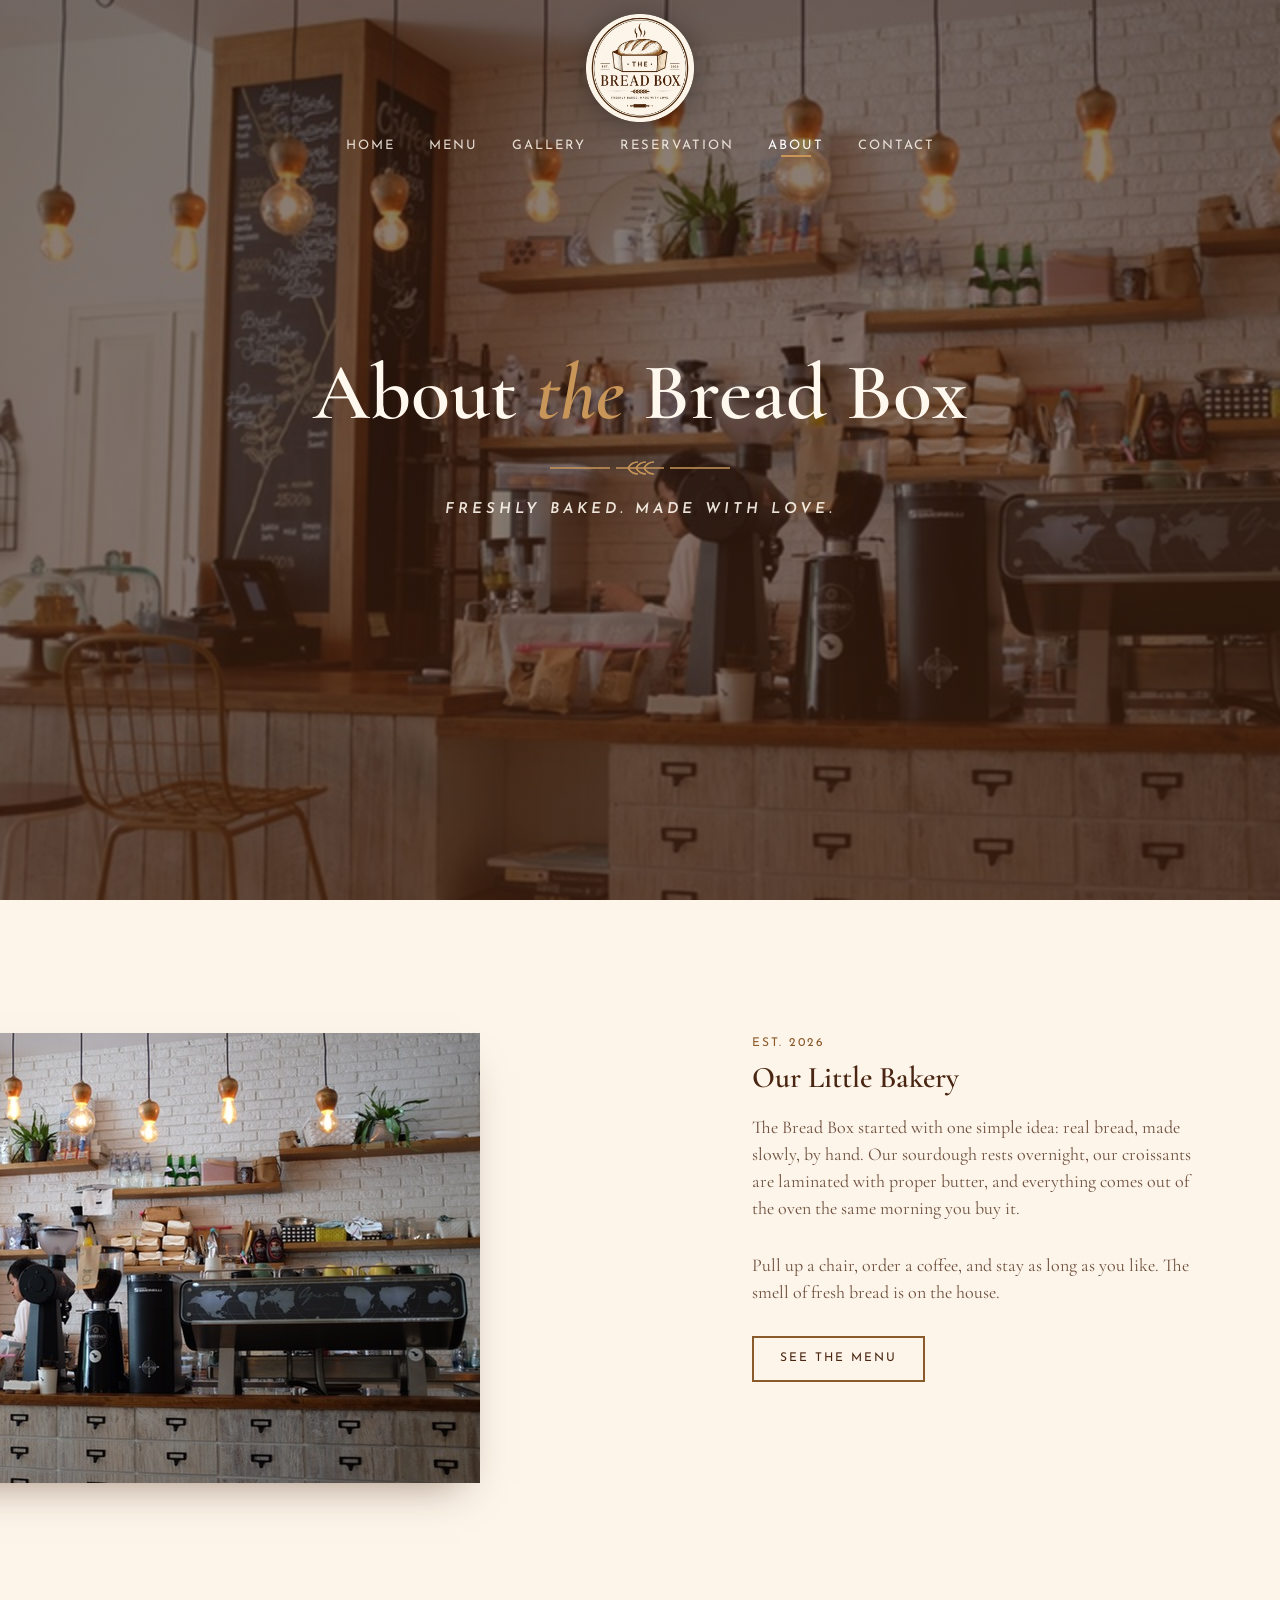
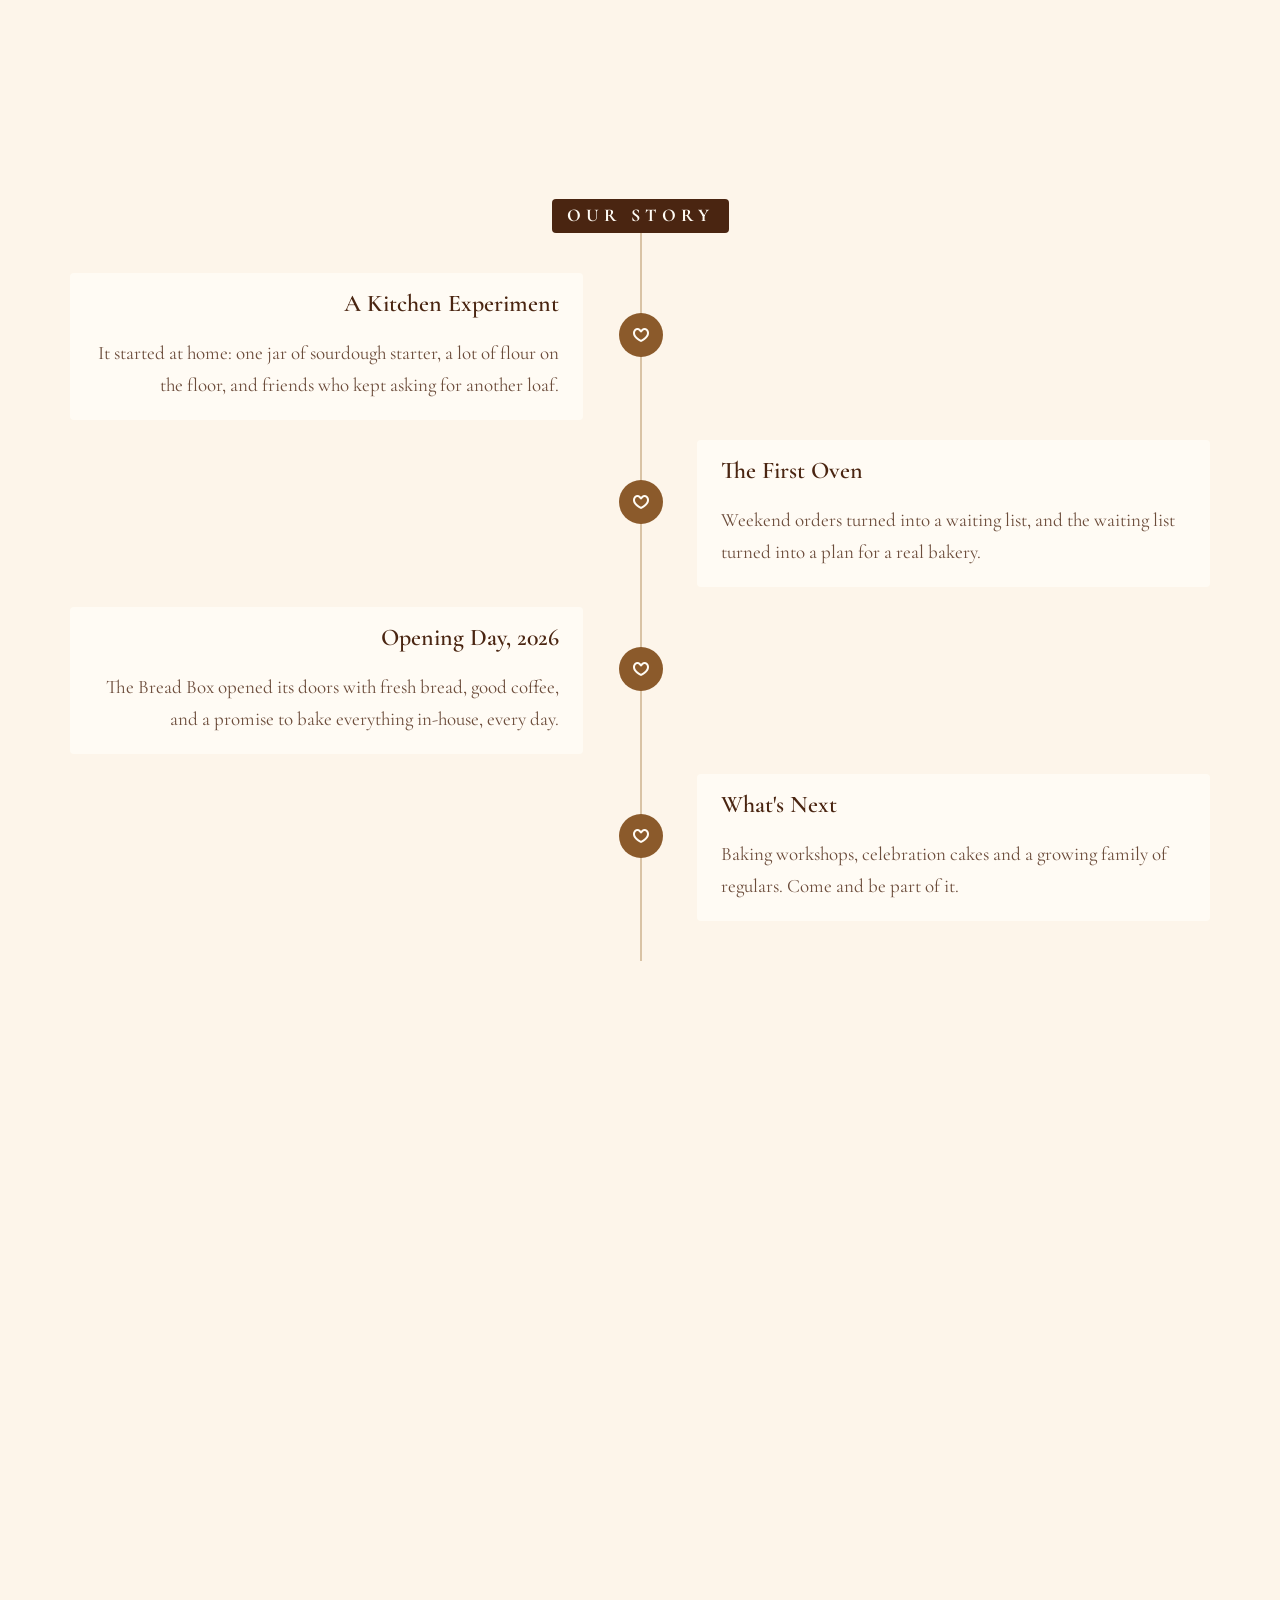
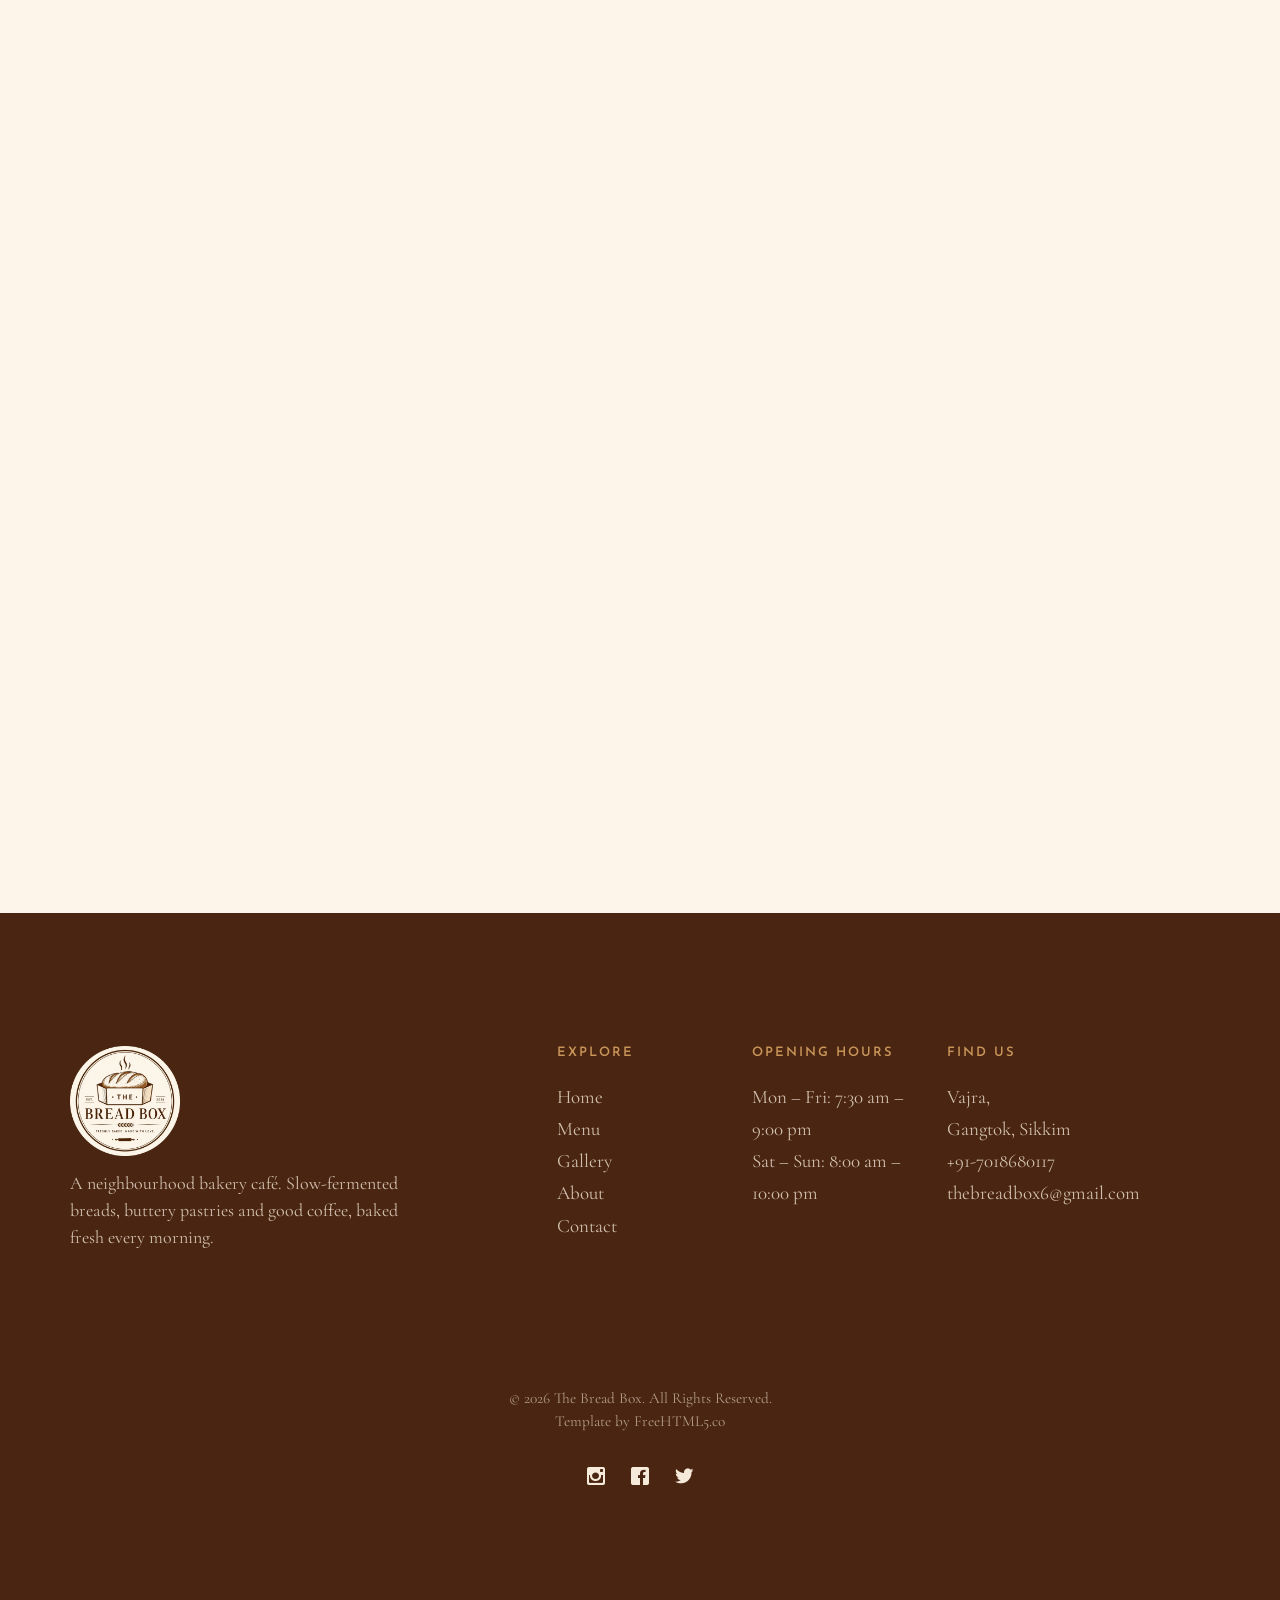
==== about.html @ 75c25438 "first commit to bread box" ====
<!DOCTYPE HTML>
<html lang="en">
	<head>
	<meta charset="utf-8">
	<meta http-equiv="X-UA-Compatible" content="IE=edge">
	<title>About — The Bread Box</title>
	<meta name="viewport" content="width=device-width, initial-scale=1">
	<meta name="description" content="The Bread Box — a neighbourhood bakery café. Freshly baked breads, pastries and coffee, made with love." />
	<meta name="keywords" content="bakery, cafe, sourdough, croissant, coffee, The Bread Box" />
	<meta property="og:title" content="About — The Bread Box"/>
	<meta property="og:image" content="images/logo-full.jpg"/>
	<meta property="og:site_name" content="The Bread Box"/>
	<meta property="og:description" content="Freshly baked. Made with love."/>
	<link rel="icon" type="image/png" href="images/favicon.png">

	<link href="https://fonts.googleapis.com/css?family=Cormorant+Garamond:300,300i,400,400i,500,600,600i,700&display=swap" rel="stylesheet">
	<link href="https://fonts.googleapis.com/css?family=Josefin+Sans:400,600&display=swap" rel="stylesheet">

	<link rel="stylesheet" href="css/animate.css">
	<link rel="stylesheet" href="css/icomoon.css">
	<link rel="stylesheet" href="css/bootstrap.css">
	<link rel="stylesheet" href="css/flexslider.css">
	<link rel="stylesheet" href="css/style.css">
	<!-- The Bread Box colours & fonts -->
	<link rel="stylesheet" href="css/breadbox.css">

	<script src="js/modernizr-2.6.2.min.js"></script>
	<!--[if lt IE 9]>
	<script src="js/respond.min.js"></script>
	<![endif]-->
	</head>
	<body>

	<div class="fh5co-loader"></div>

	<div id="page">
	<nav class="fh5co-nav" role="navigation">
			<div class="container">
				<div class="row">
					<div class="col-xs-12 text-center logo-wrap">
						<div id="fh5co-logo"><a href="index.html"><img src="images/logo.png" alt="The Bread Box — Freshly baked. Made with love."></a></div>
					</div>
					<div class="col-xs-12 text-center menu-1 menu-wrap">
						<ul>
							<li><a href="index.html">Home</a></li>
							<li><a href="menu.html">Menu</a></li>
							<li class="has-dropdown">
								<a href="gallery.html">Gallery</a>
								<ul class="dropdown">
									<li><a href="gallery.html">Breads</a></li>
									<li><a href="gallery.html">Pastries</a></li>
									<li><a href="gallery.html">Coffee</a></li>
								</ul>
							</li>
							<li><a href="reservation.html">Reservation</a></li>
							<li class="active"><a href="about.html">About</a></li>
							<li><a href="contact.html">Contact</a></li>
						</ul>
					</div>
				</div>
			</div>
	</nav>

	<header id="fh5co-header" class="fh5co-cover js-fullheight" role="banner" style="background-image: url(images/hero_1.jpeg);" data-stellar-background-ratio="0.5">
		<div class="overlay"></div>
		<div class="container">
			<div class="row">
				<div class="col-md-12 text-center">
					<div class="display-t js-fullheight">
						<div class="display-tc js-fullheight animate-box" data-animate-effect="fadeIn">
							<h1>About <em>the</em> Bread Box</h1>
							<span class="hero-rule"></span>
							<h2>Freshly baked. Made with love.</h2>
						</div>
					</div>
				</div>
			</div>
		</div>
	</header>

	<div id="fh5co-about" class="fh5co-section">
		<div class="container">
			<div class="row">
				<div class="col-md-6 col-md-pull-4 img-wrap animate-box" data-animate-effect="fadeInLeft">
					<img src="images/hero_1.jpeg" alt="Inside The Bread Box café">
				</div>
				<div class="col-md-5 col-md-push-1 animate-box">
					<div class="section-heading">
						<span class="eyebrow">Est. 2026</span>
						<h2>Our Little Bakery</h2>
						<p>The Bread Box started with one simple idea: real bread, made slowly, by hand. Our sourdough rests overnight, our croissants are laminated with proper butter, and everything comes out of the oven the same morning you buy it.</p>
						<p>Pull up a chair, order a coffee, and stay as long as you like. The smell of fresh bread is on the house.</p>
						<p><a href="menu.html" class="btn btn-primary btn-outline">See the Menu</a></p>
					</div>
				</div>
			</div>
		</div>
	</div>

	<div id="fh5co-timeline">
		<div class="container">
			<div class="row">
				<div class="col-md-12 col-md-offset-0">
				<ul class="timeline animate-box">
					<li class="timeline-heading text-center animate-box">
						<div><h3>Our Story</h3></div>
					</li>
					<li class="timeline-unverted animate-box">
						<div class="timeline-badge"><i class="icon-heart2"></i></div>
						<div class="timeline-panel">
							<div class="timeline-heading">
								<h3 class="timeline-title">A Kitchen Experiment</h3>
							</div>
							<div class="timeline-body">
								<p>It started at home: one jar of sourdough starter, a lot of flour on the floor, and friends who kept asking for another loaf.</p>
							</div>
						</div>
					</li>
					<li class="timeline-inverted animate-box">
						<div class="timeline-badge"><i class="icon-heart2"></i></div>
						<div class="timeline-panel">
							<div class="timeline-heading">
								<h3 class="timeline-title">The First Oven</h3>
							</div>
							<div class="timeline-body">
								<p>Weekend orders turned into a waiting list, and the waiting list turned into a plan for a real bakery.</p>
							</div>
						</div>
					</li>
					<li class="timeline-unverted animate-box">
						<div class="timeline-badge"><i class="icon-heart2"></i></div>
						<div class="timeline-panel">
							<div class="timeline-heading">
								<h3 class="timeline-title">Opening Day, 2026</h3>
							</div>
							<div class="timeline-body">
								<p>The Bread Box opened its doors with fresh bread, good coffee, and a promise to bake everything in-house, every day.</p>
							</div>
						</div>
					</li>
					<li class="timeline-inverted animate-box">
						<div class="timeline-badge"><i class="icon-heart2"></i></div>
						<div class="timeline-panel">
							<div class="timeline-heading">
								<h3 class="timeline-title">What's Next</h3>
							</div>
							<div class="timeline-body">
								<p>Baking workshops, celebration cakes and a growing family of regulars. Come and be part of it.</p>
							</div>
						</div>
					</li>
		    	</ul>
				</div>
			</div>
		</div>
	</div>

	<div id="fh5co-featured-testimony" class="fh5co-section">
		<div class="container">
			<div class="row">
				<div class="col-md-12 fh5co-heading animate-box">
					<span class="eyebrow">Kind words</span>
					<h2>What Our Guests Say</h2>
				</div>
				<div class="col-md-5 animate-box img-to-responsive" data-animate-effect="fadeInLeft">
					<img src="images/person_1.jpg" alt="A guest enjoying coffee">
				</div>
				<div class="col-md-7 animate-box" data-animate-effect="fadeInRight">
					<blockquote>
						<!-- Replace with a real review from one of your customers -->
						<p>&ldquo;Your first customer review goes here. Once guests start talking about your bakes, swap in a favourite quote from Google or Instagram.&rdquo;</p>
						<p class="author"><cite>&mdash; Customer name</cite></p>
					</blockquote>
				</div>
			</div>
		</div>
	</div>

	<div id="fh5co-started" class="fh5co-section animate-box" style="background-image: url(images/hero_1.jpeg);" data-stellar-background-ratio="0.5">
		<div class="overlay"></div>
		<div class="container">
			<div class="row animate-box">
				<div class="col-md-8 col-md-offset-2 text-center fh5co-heading">
					<h2>Save Yourself a Seat</h2>
					<p>Weekends get busy. Reserve a table and we will have it ready, with something warm on the way.</p>
					<p><a href="reservation.html" class="btn btn-primary btn-outline">Book a Table</a></p>
				</div>
			</div>
		</div>
	</div>

	<footer id="fh5co-footer" role="contentinfo" class="fh5co-section">
		<div class="container">
			<div class="row row-pb-md">
				<div class="col-md-4 fh5co-widget">
					<img class="footer-logo" src="images/logo.png" alt="The Bread Box">
					<p>A neighbourhood bakery café. Slow-fermented breads, buttery pastries and good coffee, baked fresh every morning.</p>
				</div>
				<div class="col-md-2 col-md-push-1 fh5co-widget">
					<h4>Explore</h4>
					<ul class="fh5co-footer-links">
						<li><a href="index.html">Home</a></li>
						<li><a href="menu.html">Menu</a></li>
						<li><a href="gallery.html">Gallery</a></li>
						<li><a href="about.html">About</a></li>
						<li><a href="contact.html">Contact</a></li>
					</ul>
				</div>

				<div class="col-md-2 col-md-push-1 fh5co-widget">
					<h4>Opening Hours</h4>
					<ul class="fh5co-footer-links">
						<li>Mon – Fri: 7:30 am – 9:00 pm</li><li>Sat – Sun: 8:00 am – 10:00 pm</li>
					</ul>
				</div>

				<div class="col-md-4 col-md-push-1 fh5co-widget">
					<h4>Find Us</h4>
					<ul class="fh5co-footer-links">
						<li>Vajra,<br> Gangtok, Sikkim</li>
						<li><a href="tel:+917018680117">+91-7018680117</a></li>
						<li><a href="mailto:thebreadbox6@gmail.com">thebreadbox6@gmail.com</a></li>
					</ul>
				</div>
			</div>

			<div class="row copyright">
				<div class="col-md-12 text-center">
					<p>
						<small class="block">&copy; <span class="js-year">2026</span> The Bread Box. All Rights Reserved.</small>
						<small class="block">Template by <a href="https://freehtml5.co/" target="_blank" rel="noopener">FreeHTML5.co</a></small>
					</p>
					<ul class="fh5co-social-icons">
						<li><a href="#" aria-label="Instagram"><i class="icon-instagram"></i></a></li>
						<li><a href="#" aria-label="Facebook"><i class="icon-facebook2"></i></a></li>
						<li><a href="#" aria-label="Twitter"><i class="icon-twitter2"></i></a></li>
					</ul>
				</div>
			</div>
		</div>
	</footer>
	</div>

	<div class="gototop js-top">
		<a href="#" class="js-gotop"><i class="icon-arrow-up22"></i></a>
	</div>

	<script src="js/jquery.min.js"></script>
	<script src="js/jquery.easing.1.3.js"></script>
	<script src="js/bootstrap.min.js"></script>
	<script src="js/jquery.waypoints.min.js"></script>
	<script src="js/jquery.stellar.min.js"></script>
	<script src="js/jquery.flexslider-min.js"></script>
	<script src="js/main.js"></script>
	<script>document.querySelectorAll('.js-year').forEach(function(e){e.textContent=new Date().getFullYear();});</script>
	</body>
</html>
---- css/icomoon.css ----
@font-face {
    font-family: 'icomoon';
    src:    url('fonts/icomoon.eot?1oniuf');
    src:    url('fonts/icomoon.eot?1oniuf#iefix') format('embedded-opentype'),
        url('fonts/icomoon.ttf?1oniuf') format('truetype'),
        url('fonts/icomoon.woff?1oniuf') format('woff'),
        url('fonts/icomoon.svg?1oniuf#icomoon') format('svg');
    font-weight: normal;
    font-style: normal;
}

[class^="icon-"], [class*=" icon-"] {
    /* use !important to prevent issues with browser extensions that change fonts */
    font-family: 'icomoon' !important;
    speak: none;
    font-style: normal;
    font-weight: normal;
    font-variant: normal;
    text-transform: none;
    line-height: 1;

    /* Better Font Rendering =========== */
    -webkit-font-smoothing: antialiased;
    -moz-osx-font-smoothing: grayscale;
}

.icon-mobile:before {
    content: "\e000";
}
.icon-laptop:before {
    content: "\e001";
}
.icon-desktop:before {
    content: "\e002";
}
.icon-tablet:before {
    content: "\e003";
}
.icon-phone:before {
    content: "\e004";
}
.icon-document:before {
    content: "\e005";
}
.icon-documents:before {
    content: "\e006";
}
.icon-search:before {
    content: "\e007";
}
.icon-clipboard:before {
    content: "\e008";
}
.icon-newspaper:before {
    content: "\e009";
}
.icon-notebook:before {
    content: "\e00a";
}
.icon-book-open:before {
    content: "\e00b";
}
.icon-browser:before {
    content: "\e00c";
}
.icon-calendar:before {
    content: "\e00d";
}
.icon-presentation:before {
    content: "\e00e";
}
.icon-picture:before {
    content: "\e00f";
}
.icon-pictures:before {
    content: "\e010";
}
.icon-video:before {
    content: "\e011";
}
.icon-camera:before {
    content: "\e012";
}
.icon-printer:before {
    content: "\e013";
}
.icon-toolbox:before {
    content: "\e014";
}
.icon-briefcase:before {
    content: "\e015";
}
.icon-wallet:before {
    content: "\e016";
}
.icon-gift:before {
    content: "\e017";
}
.icon-bargraph:before {
    content: "\e018";
}
.icon-grid:before {
    content: "\e019";
}
.icon-expand:before {
    content: "\e01a";
}
.icon-focus:before {
    content: "\e01b";
}
.icon-edit:before {
    content: "\e01c";
}
.icon-adjustments:before {
    content: "\e01d";
}
.icon-ribbon:before {
    content: "\e01e";
}
.icon-hourglass:before {
    content: "\e01f";
}
.icon-lock:before {
    content: "\e020";
}
.icon-megaphone:before {
    content: "\e021";
}
.icon-shield:before {
    content: "\e022";
}
.icon-trophy:before {
    content: "\e023";
}
.icon-flag:before {
    content: "\e024";
}
.icon-map:before {
    content: "\e025";
}
.icon-puzzle:before {
    content: "\e026";
}
.icon-basket:before {
    content: "\e027";
}
.icon-envelope:before {
    content: "\e028";
}
.icon-streetsign:before {
    content: "\e029";
}
.icon-telescope:before {
    content: "\e02a";
}
.icon-gears:before {
    content: "\e02b";
}
.icon-key:before {
    content: "\e02c";
}
.icon-paperclip:before {
    content: "\e02d";
}
.icon-attachment:before {
    content: "\e02e";
}
.icon-pricetags:before {
    content: "\e02f";
}
.icon-lightbulb:before {
    content: "\e030";
}
.icon-layers:before {
    content: "\e031";
}
.icon-pencil:before {
    content: "\e032";
}
.icon-tools:before {
    content: "\e033";
}
.icon-tools-2:before {
    content: "\e034";
}
.icon-scissors:before {
    content: "\e035";
}
.icon-paintbrush:before {
    content: "\e036";
}
.icon-magnifying-glass:before {
    content: "\e037";
}
.icon-circle-compass:before {
    content: "\e038";
}
.icon-linegraph:before {
    content: "\e039";
}
.icon-mic:before {
    content: "\e03a";
}
.icon-strategy:before {
    content: "\e03b";
}
.icon-beaker:before {
    content: "\e03c";
}
.icon-caution:before {
    content: "\e03d";
}
.icon-recycle:before {
    content: "\e03e";
}
.icon-anchor:before {
    content: "\e03f";
}
.icon-profile-male:before {
    content: "\e040";
}
.icon-profile-female:before {
    content: "\e041";
}
.icon-bike:before {
    content: "\e042";
}
.icon-wine:before {
    content: "\e043";
}
.icon-hotairballoon:before {
    content: "\e044";
}
.icon-globe:before {
    content: "\e045";
}
.icon-genius:before {
    content: "\e046";
}
.icon-map-pin:before {
    content: "\e047";
}
.icon-dial:before {
    content: "\e048";
}
.icon-chat:before {
    content: "\e049";
}
.icon-heart:before {
    content: "\e04a";
}
.icon-cloud:before {
    content: "\e04b";
}
.icon-upload:before {
    content: "\e04c";
}
.icon-download:before {
    content: "\e04d";
}
.icon-target:before {
    content: "\e04e";
}
.icon-hazardous:before {
    content: "\e04f";
}
.icon-piechart:before {
    content: "\e050";
}
.icon-speedometer:before {
    content: "\e051";
}
.icon-global:before {
    content: "\e052";
}
.icon-compass:before {
    content: "\e053";
}
.icon-lifesaver:before {
    content: "\e054";
}
.icon-clock:before {
    content: "\e055";
}
.icon-aperture:before {
    content: "\e056";
}
.icon-quote:before {
    content: "\e057";
}
.icon-scope:before {
    content: "\e058";
}
.icon-alarmclock:before {
    content: "\e059";
}
.icon-refresh:before {
    content: "\e05a";
}
.icon-happy:before {
    content: "\e05b";
}
.icon-sad:before {
    content: "\e05c";
}
.icon-facebook:before {
    content: "\e05d";
}
.icon-twitter:before {
    content: "\e05e";
}
.icon-googleplus:before {
    content: "\e05f";
}
.icon-rss:before {
    content: "\e060";
}
.icon-tumblr:before {
    content: "\e061";
}
.icon-linkedin:before {
    content: "\e062";
}
.icon-dribbble:before {
    content: "\e063";
}
.icon-box2:before {
    content: "\ea82";
}
.icon-write:before {
    content: "\ea83";
}
.icon-clock2:before {
    content: "\ea84";
}
.icon-reply2:before {
    content: "\ea85";
}
.icon-reply-all2:before {
    content: "\ea86";
}
.icon-forward2:before {
    content: "\ea87";
}
.icon-flag2:before {
    content: "\ea88";
}
.icon-search2:before {
    content: "\ea89";
}
.icon-trash2:before {
    content: "\ea8a";
}
.icon-envelope2:before {
    content: "\ea8b";
}
.icon-bubble:before {
    content: "\ea8c";
}
.icon-bubbles:before {
    content: "\ea8d";
}
.icon-user2:before {
    content: "\ea8e";
}
.icon-users2:before {
    content: "\ea8f";
}
.icon-cloud2:before {
    content: "\ea90";
}
.icon-download2:before {
    content: "\ea91";
}
.icon-upload2:before {
    content: "\ea92";
}
.icon-rain:before {
    content: "\ea93";
}
.icon-sun:before {
    content: "\ea94";
}
.icon-moon2:before {
    content: "\ea95";
}
.icon-bell2:before {
    content: "\ea96";
}
.icon-folder2:before {
    content: "\ea97";
}
.icon-pin2:before {
    content: "\ea98";
}
.icon-sound2:before {
    content: "\ea99";
}
.icon-microphone:before {
    content: "\ea9a";
}
.icon-camera2:before {
    content: "\ea9b";
}
.icon-image2:before {
    content: "\ea9c";
}
.icon-cog2:before {
    content: "\ea9d";
}
.icon-calendar2:before {
    content: "\ea9e";
}
.icon-book2:before {
    content: "\ea9f";
}
.icon-map-marker:before {
    content: "\eaa0";
}
.icon-store:before {
    content: "\eaa1";
}
.icon-support:before {
    content: "\eaa2";
}
.icon-tag2:before {
    content: "\eaa3";
}
.icon-heart2:before {
    content: "\eaa4";
}
.icon-video-camera:before {
    content: "\eaa5";
}
.icon-trophy2:before {
    content: "\eaa6";
}
.icon-cart:before {
    content: "\eaa7";
}
.icon-eye2:before {
    content: "\eaa8";
}
.icon-cancel:before {
    content: "\eaa9";
}
.icon-chart:before {
    content: "\eaaa";
}
.icon-target2:before {
    content: "\eaab";
}
.icon-printer2:before {
    content: "\eaac";
}
.icon-location2:before {
    content: "\eaad";
}
.icon-bookmark2:before {
    content: "\eaae";
}
.icon-monitor:before {
    content: "\eaaf";
}
.icon-cross2:before {
    content: "\eab0";
}
.icon-plus2:before {
    content: "\eab1";
}
.icon-left:before {
    content: "\eab2";
}
.icon-up:before {
    content: "\eab3";
}
.icon-browser2:before {
    content: "\eab4";
}
.icon-windows:before {
    content: "\eab5";
}
.icon-switch2:before {
    content: "\eab6";
}
.icon-dashboard:before {
    content: "\eab7";
}
.icon-play:before {
    content: "\eab8";
}
.icon-fast-forward:before {
    content: "\eab9";
}
.icon-next:before {
    content: "\eaba";
}
.icon-refresh2:before {
    content: "\eabb";
}
.icon-film:before {
    content: "\eabc";
}
.icon-home2:before {
    content: "\eabd";
}
.icon-add-to-list:before {
    content: "\e901";
}
.icon-classic-computer:before {
    content: "\e902";
}
.icon-controller-fast-backward:before {
    content: "\e903";
}
.icon-creative-commons-attribution:before {
    content: "\e904";
}
.icon-creative-commons-noderivs:before {
    content: "\e905";
}
.icon-creative-commons-noncommercial-eu:before {
    content: "\e906";
}
.icon-creative-commons-noncommercial-us:before {
    content: "\e907";
}
.icon-creative-commons-public-domain:before {
    content: "\e908";
}
.icon-creative-commons-remix:before {
    content: "\e909";
}
.icon-creative-commons-share:before {
    content: "\e90a";
}
.icon-creative-commons-sharealike:before {
    content: "\e90b";
}
.icon-creative-commons:before {
    content: "\e90c";
}
.icon-document-landscape:before {
    content: "\e90d";
}
.icon-remove-user:before {
    content: "\e90e";
}
.icon-warning:before {
    content: "\e90f";
}
.icon-arrow-bold-down:before {
    content: "\e910";
}
.icon-arrow-bold-left:before {
    content: "\e911";
}
.icon-arrow-bold-right:before {
    content: "\e912";
}
.icon-arrow-bold-up:before {
    content: "\e913";
}
.icon-arrow-down:before {
    content: "\e914";
}
.icon-arrow-left:before {
    content: "\e915";
}
.icon-arrow-long-down:before {
    content: "\e916";
}
.icon-arrow-long-left:before {
    content: "\e917";
}
.icon-arrow-long-right:before {
    content: "\e918";
}
.icon-arrow-long-up:before {
    content: "\e919";
}
.icon-arrow-right:before {
    content: "\e91a";
}
.icon-arrow-up:before {
    content: "\e91b";
}
.icon-arrow-with-circle-down:before {
    content: "\e91c";
}
.icon-arrow-with-circle-left:before {
    content: "\e91d";
}
.icon-arrow-with-circle-right:before {
    content: "\e91e";
}
.icon-arrow-with-circle-up:before {
    content: "\e91f";
}
.icon-bookmark:before {
    content: "\e920";
}
.icon-bookmarks:before {
    content: "\e921";
}
.icon-chevron-down:before {
    content: "\e922";
}
.icon-chevron-left:before {
    content: "\e923";
}
.icon-chevron-right:before {
    content: "\e924";
}
.icon-chevron-small-down:before {
    content: "\e925";
}
.icon-chevron-small-left:before {
    content: "\e926";
}
.icon-chevron-small-right:before {
    content: "\e927";
}
.icon-chevron-small-up:before {
    content: "\e928";
}
.icon-chevron-thin-down:before {
    content: "\e929";
}
.icon-chevron-thin-left:before {
    content: "\e92a";
}
.icon-chevron-thin-right:before {
    content: "\e92b";
}
.icon-chevron-thin-up:before {
    content: "\e92c";
}
.icon-chevron-up:before {
    content: "\e92d";
}
.icon-chevron-with-circle-down:before {
    content: "\e92e";
}
.icon-chevron-with-circle-left:before {
    content: "\e92f";
}
.icon-chevron-with-circle-right:before {
    content: "\e930";
}
.icon-chevron-with-circle-up:before {
    content: "\e931";
}
.icon-cloud3:before {
    content: "\e932";
}
.icon-controller-fast-forward:before {
    content: "\e933";
}
.icon-controller-jump-to-start:before {
    content: "\e934";
}
.icon-controller-next:before {
    content: "\e935";
}
.icon-controller-paus:before {
    content: "\e936";
}
.icon-controller-play:before {
    content: "\e937";
}
.icon-controller-record:before {
    content: "\e938";
}
.icon-controller-stop:before {
    content: "\e939";
}
.icon-controller-volume:before {
    content: "\e93a";
}
.icon-dot-single:before {
    content: "\e93b";
}
.icon-dots-three-horizontal:before {
    content: "\e93c";
}
.icon-dots-three-vertical:before {
    content: "\e93d";
}
.icon-dots-two-horizontal:before {
    content: "\e93e";
}
.icon-dots-two-vertical:before {
    content: "\e93f";
}
.icon-download3:before {
    content: "\e940";
}
.icon-emoji-flirt:before {
    content: "\e941";
}
.icon-flow-branch:before {
    content: "\e942";
}
.icon-flow-cascade:before {
    content: "\e943";
}
.icon-flow-line:before {
    content: "\e944";
}
.icon-flow-parallel:before {
    content: "\e945";
}
.icon-flow-tree:before {
    content: "\e946";
}
.icon-install:before {
    content: "\e947";
}
.icon-layers2:before {
    content: "\e948";
}
.icon-open-book:before {
    content: "\e949";
}
.icon-resize-100:before {
    content: "\e94a";
}
.icon-resize-full-screen:before {
    content: "\e94b";
}
.icon-save:before {
    content: "\e94c";
}
.icon-select-arrows:before {
    content: "\e94d";
}
.icon-sound-mute:before {
    content: "\e94e";
}
.icon-sound:before {
    content: "\e94f";
}
.icon-trash:before {
    content: "\e950";
}
.icon-triangle-down:before {
    content: "\e951";
}
.icon-triangle-left:before {
    content: "\e952";
}
.icon-triangle-right:before {
    content: "\e953";
}
.icon-triangle-up:before {
    content: "\e954";
}
.icon-uninstall:before {
    content: "\e955";
}
.icon-upload-to-cloud:before {
    content: "\e956";
}
.icon-upload3:before {
    content: "\e957";
}
.icon-add-user:before {
    content: "\e958";
}
.icon-address:before {
    content: "\e959";
}
.icon-adjust:before {
    content: "\e95a";
}
.icon-air:before {
    content: "\e95b";
}
.icon-aircraft-landing:before {
    content: "\e95c";
}
.icon-aircraft-take-off:before {
    content: "\e95d";
}
.icon-aircraft:before {
    content: "\e95e";
}
.icon-align-bottom:before {
    content: "\e95f";
}
.icon-align-horizontal-middle:before {
    content: "\e960";
}
.icon-align-left:before {
    content: "\e961";
}
.icon-align-right:before {
    content: "\e962";
}
.icon-align-top:before {
    content: "\e963";
}
.icon-align-vertical-middle:before {
    content: "\e964";
}
.icon-archive:before {
    content: "\e965";
}
.icon-area-graph:before {
    content: "\e966";
}
.icon-attachment2:before {
    content: "\e967";
}
.icon-awareness-ribbon:before {
    content: "\e968";
}
.icon-back-in-time:before {
    content: "\e969";
}
.icon-back:before {
    content: "\e96a";
}
.icon-bar-graph:before {
    content: "\e96b";
}
.icon-battery:before {
    content: "\e96c";
}
.icon-beamed-note:before {
    content: "\e96d";
}
.icon-bell:before {
    content: "\e96e";
}
.icon-blackboard:before {
    content: "\e96f";
}
.icon-block:before {
    content: "\e970";
}
.icon-book:before {
    content: "\e971";
}
.icon-bowl:before {
    content: "\e972";
}
.icon-box:before {
    content: "\e973";
}
.icon-briefcase2:before {
    content: "\e974";
}
.icon-browser3:before {
    content: "\e975";
}
.icon-brush:before {
    content: "\e976";
}
.icon-bucket:before {
    content: "\e977";
}
.icon-cake:before {
    content: "\e978";
}
.icon-calculator:before {
    content: "\e979";
}
.icon-calendar3:before {
    content: "\e97a";
}
.icon-camera3:before {
    content: "\e97b";
}
.icon-ccw:before {
    content: "\e97c";
}
.icon-chat2:before {
    content: "\e97d";
}
.icon-check:before {
    content: "\e97e";
}
.icon-circle-with-cross:before {
    content: "\e97f";
}
.icon-circle-with-minus:before {
    content: "\e980";
}
.icon-circle-with-plus:before {
    content: "\e981";
}
.icon-circle:before {
    content: "\e982";
}
.icon-circular-graph:before {
    content: "\e983";
}
.icon-clapperboard:before {
    content: "\e984";
}
.icon-clipboard2:before {
    content: "\e985";
}
.icon-clock3:before {
    content: "\e986";
}
.icon-code:before {
    content: "\e987";
}
.icon-cog:before {
    content: "\e988";
}
.icon-colours:before {
    content: "\e989";
}
.icon-compass2:before {
    content: "\e98a";
}
.icon-copy:before {
    content: "\e98b";
}
.icon-credit-card:before {
    content: "\e98c";
}
.icon-credit:before {
    content: "\e98d";
}
.icon-cross:before {
    content: "\e98e";
}
.icon-cup:before {
    content: "\e98f";
}
.icon-cw:before {
    content: "\e990";
}
.icon-cycle:before {
    content: "\e991";
}
.icon-database:before {
    content: "\e992";
}
.icon-dial-pad:before {
    content: "\e993";
}
.icon-direction:before {
    content: "\e994";
}
.icon-document2:before {
    content: "\e995";
}
.icon-documents2:before {
    content: "\e996";
}
.icon-drink:before {
    content: "\e997";
}
.icon-drive:before {
    content: "\e998";
}
.icon-drop:before {
    content: "\e999";
}
.icon-edit2:before {
    content: "\e99a";
}
.icon-email:before {
    content: "\e99b";
}
.icon-emoji-happy:before {
    content: "\e99c";
}
.icon-emoji-neutral:before {
    content: "\e99d";
}
.icon-emoji-sad:before {
    content: "\e99e";
}
.icon-erase:before {
    content: "\e99f";
}
.icon-eraser:before {
    content: "\e9a0";
}
.icon-export:before {
    content: "\e9a1";
}
.icon-eye:before {
    content: "\e9a2";
}
.icon-feather:before {
    content: "\e9a3";
}
.icon-flag3:before {
    content: "\e9a4";
}
.icon-flash:before {
    content: "\e9a5";
}
.icon-flashlight:before {
    content: "\e9a6";
}
.icon-flat-brush:before {
    content: "\e9a7";
}
.icon-folder-images:before {
    content: "\e9a8";
}
.icon-folder-music:before {
    content: "\e9a9";
}
.icon-folder-video:before {
    content: "\e9aa";
}
.icon-folder:before {
    content: "\e9ab";
}
.icon-forward:before {
    content: "\e9ac";
}
.icon-funnel:before {
    content: "\e9ad";
}
.icon-game-controller:before {
    content: "\e9ae";
}
.icon-gauge:before {
    content: "\e9af";
}
.icon-globe2:before {
    content: "\e9b0";
}
.icon-graduation-cap:before {
    content: "\e9b1";
}
.icon-grid2:before {
    content: "\e9b2";
}
.icon-hair-cross:before {
    content: "\e9b3";
}
.icon-hand:before {
    content: "\e9b4";
}
.icon-heart-outlined:before {
    content: "\e9b5";
}
.icon-heart3:before {
    content: "\e9b6";
}
.icon-help-with-circle:before {
    content: "\e9b7";
}
.icon-help:before {
    content: "\e9b8";
}
.icon-home:before {
    content: "\e9b9";
}
.icon-hour-glass:before {
    content: "\e9ba";
}
.icon-image-inverted:before {
    content: "\e9bb";
}
.icon-image:before {
    content: "\e9bc";
}
.icon-images:before {
    content: "\e9bd";
}
.icon-inbox:before {
    content: "\e9be";
}
.icon-infinity:before {
    content: "\e9bf";
}
.icon-info-with-circle:before {
    content: "\e9c0";
}
.icon-info:before {
    content: "\e9c1";
}
.icon-key2:before {
    content: "\e9c2";
}
.icon-keyboard:before {
    content: "\e9c3";
}
.icon-lab-flask:before {
    content: "\e9c4";
}
.icon-landline:before {
    content: "\e9c5";
}
.icon-language:before {
    content: "\e9c6";
}
.icon-laptop2:before {
    content: "\e9c7";
}
.icon-leaf:before {
    content: "\e9c8";
}
.icon-level-down:before {
    content: "\e9c9";
}
.icon-level-up:before {
    content: "\e9ca";
}
.icon-lifebuoy:before {
    content: "\e9cb";
}
.icon-light-bulb:before {
    content: "\e9cc";
}
.icon-light-down:before {
    content: "\e9cd";
}
.icon-light-up:before {
    content: "\e9ce";
}
.icon-line-graph:before {
    content: "\e9cf";
}
.icon-link:before {
    content: "\e9d0";
}
.icon-list:before {
    content: "\e9d1";
}
.icon-location-pin:before {
    content: "\e9d2";
}
.icon-location:before {
    content: "\e9d3";
}
.icon-lock-open:before {
    content: "\e9d4";
}
.icon-lock2:before {
    content: "\e9d5";
}
.icon-log-out:before {
    content: "\e9d6";
}
.icon-login:before {
    content: "\e9d7";
}
.icon-loop:before {
    content: "\e9d8";
}
.icon-magnet:before {
    content: "\e9d9";
}
.icon-magnifying-glass2:before {
    content: "\e9da";
}
.icon-mail:before {
    content: "\e9db";
}
.icon-man:before {
    content: "\e9dc";
}
.icon-map2:before {
    content: "\e9dd";
}
.icon-mask:before {
    content: "\e9de";
}
.icon-medal:before {
    content: "\e9df";
}
.icon-megaphone2:before {
    content: "\e9e0";
}
.icon-menu:before {
    content: "\e9e1";
}
.icon-message:before {
    content: "\e9e2";
}
.icon-mic2:before {
    content: "\e9e3";
}
.icon-minus:before {
    content: "\e9e4";
}
.icon-mobile2:before {
    content: "\e9e5";
}
.icon-modern-mic:before {
    content: "\e9e6";
}
.icon-moon:before {
    content: "\e9e7";
}
.icon-mouse:before {
    content: "\e9e8";
}
.icon-music:before {
    content: "\e9e9";
}
.icon-network:before {
    content: "\e9ea";
}
.icon-new-message:before {
    content: "\e9eb";
}
.icon-new:before {
    content: "\e9ec";
}
.icon-news:before {
    content: "\e9ed";
}
.icon-note:before {
    content: "\e9ee";
}
.icon-notification:before {
    content: "\e9ef";
}
.icon-old-mobile:before {
    content: "\e9f0";
}
.icon-old-phone:before {
    content: "\e9f1";
}
.icon-palette:before {
    content: "\e9f2";
}
.icon-paper-plane:before {
    content: "\e9f3";
}
.icon-pencil2:before {
    content: "\e9f4";
}
.icon-phone2:before {
    content: "\e9f5";
}
.icon-pie-chart:before {
    content: "\e9f6";
}
.icon-pin:before {
    content: "\e9f7";
}
.icon-plus:before {
    content: "\e9f8";
}
.icon-popup:before {
    content: "\e9f9";
}
.icon-power-plug:before {
    content: "\e9fa";
}
.icon-price-ribbon:before {
    content: "\e9fb";
}
.icon-price-tag:before {
    content: "\e9fc";
}
.icon-print:before {
    content: "\e9fd";
}
.icon-progress-empty:before {
    content: "\e9fe";
}
.icon-progress-full:before {
    content: "\e9ff";
}
.icon-progress-one:before {
    content: "\ea00";
}
.icon-progress-two:before {
    content: "\ea01";
}
.icon-publish:before {
    content: "\ea02";
}
.icon-quote2:before {
    content: "\ea03";
}
.icon-radio:before {
    content: "\ea04";
}
.icon-reply-all:before {
    content: "\ea05";
}
.icon-reply:before {
    content: "\ea06";
}
.icon-retweet:before {
    content: "\ea07";
}
.icon-rocket:before {
    content: "\ea08";
}
.icon-round-brush:before {
    content: "\ea09";
}
.icon-rss2:before {
    content: "\ea0a";
}
.icon-ruler:before {
    content: "\ea0b";
}
.icon-scissors2:before {
    content: "\ea0c";
}
.icon-share-alternitive:before {
    content: "\ea0d";
}
.icon-share:before {
    content: "\ea0e";
}
.icon-shareable:before {
    content: "\ea0f";
}
.icon-shield2:before {
    content: "\ea10";
}
.icon-shop:before {
    content: "\ea11";
}
.icon-shopping-bag:before {
    content: "\ea12";
}
.icon-shopping-basket:before {
    content: "\ea13";
}
.icon-shopping-cart:before {
    content: "\ea14";
}
.icon-shuffle:before {
    content: "\ea15";
}
.icon-signal:before {
    content: "\ea16";
}
.icon-sound-mix:before {
    content: "\ea17";
}
.icon-sports-club:before {
    content: "\ea18";
}
.icon-spreadsheet:before {
    content: "\ea19";
}
.icon-squared-cross:before {
    content: "\ea1a";
}
.icon-squared-minus:before {
    content: "\ea1b";
}
.icon-squared-plus:before {
    content: "\ea1c";
}
.icon-star-outlined:before {
    content: "\ea1d";
}
.icon-star:before {
    content: "\ea1e";
}
.icon-stopwatch:before {
    content: "\ea1f";
}
.icon-suitcase:before {
    content: "\ea20";
}
.icon-swap:before {
    content: "\ea21";
}
.icon-sweden:before {
    content: "\ea22";
}
.icon-switch:before {
    content: "\ea23";
}
.icon-tablet2:before {
    content: "\ea24";
}
.icon-tag:before {
    content: "\ea25";
}
.icon-text-document-inverted:before {
    content: "\ea26";
}
.icon-text-document:before {
    content: "\ea27";
}
.icon-text:before {
    content: "\ea28";
}
.icon-thermometer:before {
    content: "\ea29";
}
.icon-thumbs-down:before {
    content: "\ea2a";
}
.icon-thumbs-up:before {
    content: "\ea2b";
}
.icon-thunder-cloud:before {
    content: "\ea2c";
}
.icon-ticket:before {
    content: "\ea2d";
}
.icon-time-slot:before {
    content: "\ea2e";
}
.icon-tools2:before {
    content: "\ea2f";
}
.icon-traffic-cone:before {
    content: "\ea30";
}
.icon-tree:before {
    content: "\ea31";
}
.icon-trophy3:before {
    content: "\ea32";
}
.icon-tv:before {
    content: "\ea33";
}
.icon-typing:before {
    content: "\ea34";
}
.icon-unread:before {
    content: "\ea35";
}
.icon-untag:before {
    content: "\ea36";
}
.icon-user:before {
    content: "\ea37";
}
.icon-users:before {
    content: "\ea38";
}
.icon-v-card:before {
    content: "\ea39";
}
.icon-video2:before {
    content: "\ea3a";
}
.icon-vinyl:before {
    content: "\ea3b";
}
.icon-voicemail:before {
    content: "\ea3c";
}
.icon-wallet2:before {
    content: "\ea3d";
}
.icon-water:before {
    content: "\ea3e";
}
.icon-500px-with-circle:before {
    content: "\ea3f";
}
.icon-500px:before {
    content: "\ea40";
}
.icon-basecamp:before {
    content: "\ea41";
}
.icon-behance:before {
    content: "\ea42";
}
.icon-creative-cloud:before {
    content: "\ea43";
}
.icon-dropbox:before {
    content: "\ea44";
}
.icon-evernote:before {
    content: "\ea45";
}
.icon-flattr:before {
    content: "\ea46";
}
.icon-foursquare:before {
    content: "\ea47";
}
.icon-google-drive:before {
    content: "\ea48";
}
.icon-google-hangouts:before {
    content: "\ea49";
}
.icon-grooveshark:before {
    content: "\ea4a";
}
.icon-icloud:before {
    content: "\ea4b";
}
.icon-mixi:before {
    content: "\ea4c";
}
.icon-onedrive:before {
    content: "\ea4d";
}
.icon-paypal:before {
    content: "\ea4e";
}
.icon-picasa:before {
    content: "\ea4f";
}
.icon-qq:before {
    content: "\ea50";
}
.icon-rdio-with-circle:before {
    content: "\ea51";
}
.icon-renren:before {
    content: "\ea52";
}
.icon-scribd:before {
    content: "\ea53";
}
.icon-sina-weibo:before {
    content: "\ea54";
}
.icon-skype-with-circle:before {
    content: "\ea55";
}
.icon-skype:before {
    content: "\ea56";
}
.icon-slideshare:before {
    content: "\ea57";
}
.icon-smashing:before {
    content: "\ea58";
}
.icon-soundcloud:before {
    content: "\ea59";
}
.icon-spotify-with-circle:before {
    content: "\ea5a";
}
.icon-spotify:before {
    content: "\ea5b";
}
.icon-swarm:before {
    content: "\ea5c";
}
.icon-vine-with-circle:before {
    content: "\ea5d";
}
.icon-vine:before {
    content: "\ea5e";
}
.icon-vk-alternitive:before {
    content: "\ea5f";
}
.icon-vk-with-circle:before {
    content: "\ea60";
}
.icon-vk:before {
    content: "\ea61";
}
.icon-xing-with-circle:before {
    content: "\ea62";
}
.icon-xing:before {
    content: "\ea63";
}
.icon-yelp:before {
    content: "\ea64";
}
.icon-dribbble-with-circle:before {
    content: "\ea65";
}
.icon-dribbble2:before {
    content: "\ea66";
}
.icon-facebook-with-circle:before {
    content: "\ea67";
}
.icon-facebook2:before {
    content: "\ea68";
}
.icon-flickr-with-circle:before {
    content: "\ea69";
}
.icon-flickr:before {
    content: "\ea6a";
}
.icon-github-with-circle:before {
    content: "\ea6b";
}
.icon-github:before {
    content: "\ea6c";
}
.icon-google-with-circle:before {
    content: "\ea6d";
}
.icon-google:before {
    content: "\ea6e";
}
.icon-instagram-with-circle:before {
    content: "\ea6f";
}
.icon-instagram:before {
    content: "\ea70";
}
.icon-lastfm-with-circle:before {
    content: "\ea71";
}
.icon-lastfm:before {
    content: "\ea72";
}
.icon-linkedin-with-circle:before {
    content: "\ea73";
}
.icon-linkedin2:before {
    content: "\ea74";
}
.icon-pinterest-with-circle:before {
    content: "\ea75";
}
.icon-pinterest:before {
    content: "\ea76";
}
.icon-rdio:before {
    content: "\ea77";
}
.icon-stumbleupon-with-circle:before {
    content: "\ea78";
}
.icon-stumbleupon:before {
    content: "\ea79";
}
.icon-tumblr-with-circle:before {
    content: "\ea7a";
}
.icon-tumblr2:before {
    content: "\ea7b";
}
.icon-twitter-with-circle:before {
    content: "\ea7c";
}
.icon-twitter2:before {
    content: "\ea7d";
}
.icon-vimeo-with-circle:before {
    content: "\ea7e";
}
.icon-vimeo:before {
    content: "\ea7f";
}
.icon-youtube-with-circle:before {
    content: "\ea80";
}
.icon-youtube:before {
    content: "\ea81";
}
.icon-home3:before {
    content: "\eabe";
}
.icon-home22:before {
    content: "\eabf";
}
.icon-home32:before {
    content: "\eac0";
}
.icon-office:before {
    content: "\eac1";
}
.icon-newspaper2:before {
    content: "\eac2";
}
.icon-pencil3:before {
    content: "\eac3";
}
.icon-pencil22:before {
    content: "\eac4";
}
.icon-quill:before {
    content: "\eac5";
}
.icon-pen:before {
    content: "\eac6";
}
.icon-blog:before {
    content: "\eac7";
}
.icon-eyedropper:before {
    content: "\eac8";
}
.icon-droplet:before {
    content: "\eac9";
}
.icon-paint-format:before {
    content: "\eaca";
}
.icon-image3:before {
    content: "\eacb";
}
.icon-images2:before {
    content: "\eacc";
}
.icon-camera4:before {
    content: "\eacd";
}
.icon-headphones:before {
    content: "\eace";
}
.icon-music2:before {
    content: "\eacf";
}
.icon-play2:before {
    content: "\ead0";
}
.icon-film2:before {
    content: "\ead1";
}
.icon-video-camera2:before {
    content: "\ead2";
}
.icon-dice:before {
    content: "\ead3";
}
.icon-pacman:before {
    content: "\ead4";
}
.icon-spades:before {
    content: "\ead5";
}
.icon-clubs:before {
    content: "\ead6";
}
.icon-diamonds:before {
    content: "\ead7";
}
.icon-bullhorn:before {
    content: "\ead8";
}
.icon-connection:before {
    content: "\ead9";
}
.icon-podcast:before {
    content: "\eada";
}
.icon-feed:before {
    content: "\eadb";
}
.icon-mic3:before {
    content: "\eadc";
}
.icon-book3:before {
    content: "\eadd";
}
.icon-books:before {
    content: "\eade";
}
.icon-library:before {
    content: "\eadf";
}
.icon-file-text:before {
    content: "\eae0";
}
.icon-profile:before {
    content: "\eae1";
}
.icon-file-empty:before {
    content: "\eae2";
}
.icon-files-empty:before {
    content: "\eae3";
}
.icon-file-text2:before {
    content: "\eae4";
}
.icon-file-picture:before {
    content: "\eae5";
}
.icon-file-music:before {
    content: "\eae6";
}
.icon-file-play:before {
    content: "\eae7";
}
.icon-file-video:before {
    content: "\eae8";
}
.icon-file-zip:before {
    content: "\eae9";
}
.icon-copy2:before {
    content: "\eaea";
}
.icon-paste:before {
    content: "\eaeb";
}
.icon-stack:before {
    content: "\eaec";
}
.icon-folder3:before {
    content: "\eaed";
}
.icon-folder-open:before {
    content: "\eaee";
}
.icon-folder-plus:before {
    content: "\eaef";
}
.icon-folder-minus:before {
    content: "\eaf0";
}
.icon-folder-download:before {
    content: "\eaf1";
}
.icon-folder-upload:before {
    content: "\eaf2";
}
.icon-price-tag2:before {
    content: "\eaf3";
}
.icon-price-tags:before {
    content: "\eaf4";
}
.icon-barcode:before {
    content: "\eaf5";
}
.icon-qrcode:before {
    content: "\eaf6";
}
.icon-ticket2:before {
    content: "\eaf7";
}
.icon-cart2:before {
    content: "\eaf8";
}
.icon-coin-dollar:before {
    content: "\eaf9";
}
.icon-coin-euro:before {
    content: "\eafa";
}
.icon-coin-pound:before {
    content: "\eafb";
}
.icon-coin-yen:before {
    content: "\eafc";
}
.icon-credit-card2:before {
    content: "\eafd";
}
.icon-calculator2:before {
    content: "\eafe";
}
.icon-lifebuoy2:before {
    content: "\eaff";
}
.icon-phone3:before {
    content: "\eb00";
}
.icon-phone-hang-up:before {
    content: "\eb01";
}
.icon-address-book:before {
    content: "\eb02";
}
.icon-envelop:before {
    content: "\eb03";
}
.icon-pushpin:before {
    content: "\eb04";
}
.icon-location3:before {
    content: "\eb05";
}
.icon-location22:before {
    content: "\eb06";
}
.icon-compass3:before {
    content: "\eb07";
}
.icon-compass22:before {
    content: "\eb08";
}
.icon-map3:before {
    content: "\eb09";
}
.icon-map22:before {
    content: "\eb0a";
}
.icon-history:before {
    content: "\eb0b";
}
.icon-clock4:before {
    content: "\eb0c";
}
.icon-clock22:before {
    content: "\eb0d";
}
.icon-alarm:before {
    content: "\eb0e";
}
.icon-bell3:before {
    content: "\eb0f";
}
.icon-stopwatch2:before {
    content: "\eb10";
}
.icon-calendar4:before {
    content: "\eb11";
}
.icon-printer3:before {
    content: "\eb12";
}
.icon-keyboard2:before {
    content: "\eb13";
}
.icon-display:before {
    content: "\eb14";
}
.icon-laptop3:before {
    content: "\eb15";
}
.icon-mobile3:before {
    content: "\eb16";
}
.icon-mobile22:before {
    content: "\eb17";
}
.icon-tablet3:before {
    content: "\eb18";
}
.icon-tv2:before {
    content: "\eb19";
}
.icon-drawer:before {
    content: "\eb1a";
}
.icon-drawer2:before {
    content: "\eb1b";
}
.icon-box-add:before {
    content: "\eb1c";
}
.icon-box-remove:before {
    content: "\eb1d";
}
.icon-download4:before {
    content: "\eb1e";
}
.icon-upload4:before {
    content: "\eb1f";
}
.icon-floppy-disk:before {
    content: "\eb20";
}
.icon-drive2:before {
    content: "\eb21";
}
.icon-database2:before {
    content: "\eb22";
}
.icon-undo:before {
    content: "\eb23";
}
.icon-redo:before {
    content: "\eb24";
}
.icon-undo2:before {
    content: "\eb25";
}
.icon-redo2:before {
    content: "\eb26";
}
.icon-forward3:before {
    content: "\eb27";
}
.icon-reply3:before {
    content: "\eb28";
}
.icon-bubble2:before {
    content: "\eb29";
}
.icon-bubbles2:before {
    content: "\eb2a";
}
.icon-bubbles22:before {
    content: "\eb2b";
}
.icon-bubble22:before {
    content: "\eb2c";
}
.icon-bubbles3:before {
    content: "\eb2d";
}
.icon-bubbles4:before {
    content: "\eb2e";
}
.icon-user3:before {
    content: "\eb2f";
}
.icon-users3:before {
    content: "\eb30";
}
.icon-user-plus:before {
    content: "\eb31";
}
.icon-user-minus:before {
    content: "\eb32";
}
.icon-user-check:before {
    content: "\eb33";
}
.icon-user-tie:before {
    content: "\eb34";
}
.icon-quotes-left:before {
    content: "\eb35";
}
.icon-quotes-right:before {
    content: "\eb36";
}
.icon-hour-glass2:before {
    content: "\eb37";
}
.icon-spinner:before {
    content: "\eb38";
}
.icon-spinner2:before {
    content: "\eb39";
}
.icon-spinner3:before {
    content: "\eb3a";
}
.icon-spinner4:before {
    content: "\eb3b";
}
.icon-spinner5:before {
    content: "\eb3c";
}
.icon-spinner6:before {
    content: "\eb3d";
}
.icon-spinner7:before {
    content: "\eb3e";
}
.icon-spinner8:before {
    content: "\eb3f";
}
.icon-spinner9:before {
    content: "\eb40";
}
.icon-spinner10:before {
    content: "\eb41";
}
.icon-spinner11:before {
    content: "\eb42";
}
.icon-binoculars:before {
    content: "\eb43";
}
.icon-search3:before {
    content: "\eb44";
}
.icon-zoom-in:before {
    content: "\eb45";
}
.icon-zoom-out:before {
    content: "\eb46";
}
.icon-enlarge:before {
    content: "\eb47";
}
.icon-shrink:before {
    content: "\eb48";
}
.icon-enlarge2:before {
    content: "\eb49";
}
.icon-shrink2:before {
    content: "\eb4a";
}
.icon-key3:before {
    content: "\eb4b";
}
.icon-key22:before {
    content: "\eb4c";
}
.icon-lock3:before {
    content: "\eb4d";
}
.icon-unlocked:before {
    content: "\eb4e";
}
.icon-wrench:before {
    content: "\eb4f";
}
.icon-equalizer:before {
    content: "\eb50";
}
.icon-equalizer2:before {
    content: "\eb51";
}
.icon-cog3:before {
    content: "\eb52";
}
.icon-cogs:before {
    content: "\eb53";
}
.icon-hammer:before {
    content: "\eb54";
}
.icon-magic-wand:before {
    content: "\eb55";
}
.icon-aid-kit:before {
    content: "\eb56";
}
.icon-bug:before {
    content: "\eb57";
}
.icon-pie-chart2:before {
    content: "\eb58";
}
.icon-stats-dots:before {
    content: "\eb59";
}
.icon-stats-bars:before {
    content: "\eb5a";
}
.icon-stats-bars2:before {
    content: "\eb5b";
}
.icon-trophy4:before {
    content: "\eb5c";
}
.icon-gift2:before {
    content: "\eb5d";
}
.icon-glass:before {
    content: "\eb5e";
}
.icon-glass2:before {
    content: "\eb5f";
}
.icon-mug:before {
    content: "\eb60";
}
.icon-spoon-knife:before {
    content: "\eb61";
}
.icon-leaf2:before {
    content: "\eb62";
}
.icon-rocket2:before {
    content: "\eb63";
}
.icon-meter:before {
    content: "\eb64";
}
.icon-meter2:before {
    content: "\eb65";
}
.icon-hammer2:before {
    content: "\eb66";
}
.icon-fire:before {
    content: "\eb67";
}
.icon-lab:before {
    content: "\eb68";
}
.icon-magnet2:before {
    content: "\eb69";
}
.icon-bin:before {
    content: "\eb6a";
}
.icon-bin2:before {
    content: "\eb6b";
}
.icon-briefcase3:before {
    content: "\eb6c";
}
.icon-airplane:before {
    content: "\eb6d";
}
.icon-truck:before {
    content: "\eb6e";
}
.icon-road:before {
    content: "\eb6f";
}
.icon-accessibility:before {
    content: "\eb70";
}
.icon-target3:before {
    content: "\eb71";
}
.icon-shield3:before {
    content: "\eb72";
}
.icon-power:before {
    content: "\eb73";
}
.icon-switch3:before {
    content: "\eb74";
}
.icon-power-cord:before {
    content: "\eb75";
}
.icon-clipboard3:before {
    content: "\eb76";
}
.icon-list-numbered:before {
    content: "\eb77";
}
.icon-list2:before {
    content: "\eb78";
}
.icon-list22:before {
    content: "\eb79";
}
.icon-tree2:before {
    content: "\eb7a";
}
.icon-menu2:before {
    content: "\eb7b";
}
.icon-menu22:before {
    content: "\eb7c";
}
.icon-menu3:before {
    content: "\eb7d";
}
.icon-menu4:before {
    content: "\eb7e";
}
.icon-cloud4:before {
    content: "\eb7f";
}
.icon-cloud-download:before {
    content: "\eb80";
}
.icon-cloud-upload:before {
    content: "\eb81";
}
.icon-cloud-check:before {
    content: "\eb82";
}
.icon-download22:before {
    content: "\eb83";
}
.icon-upload22:before {
    content: "\eb84";
}
.icon-download32:before {
    content: "\eb85";
}
.icon-upload32:before {
    content: "\eb86";
}
.icon-sphere:before {
    content: "\eb87";
}
.icon-earth:before {
    content: "\eb88";
}
.icon-link2:before {
    content: "\eb89";
}
.icon-flag4:before {
    content: "\eb8a";
}
.icon-attachment3:before {
    content: "\eb8b";
}
.icon-eye3:before {
    content: "\eb8c";
}
.icon-eye-plus:before {
    content: "\eb8d";
}
.icon-eye-minus:before {
    content: "\eb8e";
}
.icon-eye-blocked:before {
    content: "\eb8f";
}
.icon-bookmark3:before {
    content: "\eb90";
}
.icon-bookmarks2:before {
    content: "\eb91";
}
.icon-sun2:before {
    content: "\eb92";
}
.icon-contrast:before {
    content: "\eb93";
}
.icon-brightness-contrast:before {
    content: "\eb94";
}
.icon-star-empty:before {
    content: "\eb95";
}
.icon-star-half:before {
    content: "\eb96";
}
.icon-star-full:before {
    content: "\eb97";
}
.icon-heart4:before {
    content: "\eb98";
}
.icon-heart-broken:before {
    content: "\eb99";
}
.icon-man2:before {
    content: "\eb9a";
}
.icon-woman:before {
    content: "\eb9b";
}
.icon-man-woman:before {
    content: "\eb9c";
}
.icon-happy2:before {
    content: "\eb9d";
}
.icon-happy22:before {
    content: "\eb9e";
}
.icon-smile:before {
    content: "\eb9f";
}
.icon-smile2:before {
    content: "\eba0";
}
.icon-tongue:before {
    content: "\eba1";
}
.icon-tongue2:before {
    content: "\eba2";
}
.icon-sad2:before {
    content: "\eba3";
}
.icon-sad22:before {
    content: "\eba4";
}
.icon-wink:before {
    content: "\eba5";
}
.icon-wink2:before {
    content: "\eba6";
}
.icon-grin:before {
    content: "\eba7";
}
.icon-grin2:before {
    content: "\eba8";
}
.icon-cool:before {
    content: "\eba9";
}
.icon-cool2:before {
    content: "\ebaa";
}
.icon-angry:before {
    content: "\ebab";
}
.icon-angry2:before {
    content: "\ebac";
}
.icon-evil:before {
    content: "\ebad";
}
.icon-evil2:before {
    content: "\ebae";
}
.icon-shocked:before {
    content: "\ebaf";
}
.icon-shocked2:before {
    content: "\ebb0";
}
.icon-baffled:before {
    content: "\ebb1";
}
.icon-baffled2:before {
    content: "\ebb2";
}
.icon-confused:before {
    content: "\ebb3";
}
.icon-confused2:before {
    content: "\ebb4";
}
.icon-neutral:before {
    content: "\ebb5";
}
.icon-neutral2:before {
    content: "\ebb6";
}
.icon-hipster:before {
    content: "\ebb7";
}
.icon-hipster2:before {
    content: "\ebb8";
}
.icon-wondering:before {
    content: "\ebb9";
}
.icon-wondering2:before {
    content: "\ebba";
}
.icon-sleepy:before {
    content: "\ebbb";
}
.icon-sleepy2:before {
    content: "\ebbc";
}
.icon-frustrated:before {
    content: "\ebbd";
}
.icon-frustrated2:before {
    content: "\ebbe";
}
.icon-crying:before {
    content: "\ebbf";
}
.icon-crying2:before {
    content: "\ebc0";
}
.icon-point-up:before {
    content: "\ebc1";
}
.icon-point-right:before {
    content: "\ebc2";
}
.icon-point-down:before {
    content: "\ebc3";
}
.icon-point-left:before {
    content: "\ebc4";
}
.icon-warning2:before {
    content: "\ebc5";
}
.icon-notification2:before {
    content: "\ebc6";
}
.icon-question:before {
    content: "\ebc7";
}
.icon-plus3:before {
    content: "\ebc8";
}
.icon-minus2:before {
    content: "\ebc9";
}
.icon-info2:before {
    content: "\ebca";
}
.icon-cancel-circle:before {
    content: "\ebcb";
}
.icon-blocked:before {
    content: "\ebcc";
}
.icon-cross3:before {
    content: "\ebcd";
}
.icon-checkmark:before {
    content: "\ebce";
}
.icon-checkmark2:before {
    content: "\ebcf";
}
.icon-spell-check:before {
    content: "\ebd0";
}
.icon-enter:before {
    content: "\ebd1";
}
.icon-exit:before {
    content: "\ebd2";
}
.icon-play22:before {
    content: "\ebd3";
}
.icon-pause:before {
    content: "\ebd4";
}
.icon-stop:before {
    content: "\ebd5";
}
.icon-previous:before {
    content: "\ebd6";
}
.icon-next2:before {
    content: "\ebd7";
}
.icon-backward:before {
    content: "\ebd8";
}
.icon-forward22:before {
    content: "\ebd9";
}
.icon-play3:before {
    content: "\ebda";
}
.icon-pause2:before {
    content: "\ebdb";
}
.icon-stop2:before {
    content: "\ebdc";
}
.icon-backward2:before {
    content: "\ebdd";
}
.icon-forward32:before {
    content: "\ebde";
}
.icon-first:before {
    content: "\ebdf";
}
.icon-last:before {
    content: "\ebe0";
}
.icon-previous2:before {
    content: "\ebe1";
}
.icon-next22:before {
    content: "\ebe2";
}
.icon-eject:before {
    content: "\ebe3";
}
.icon-volume-high:before {
    content: "\ebe4";
}
.icon-volume-medium:before {
    content: "\ebe5";
}
.icon-volume-low:before {
    content: "\ebe6";
}
.icon-volume-mute:before {
    content: "\ebe7";
}
.icon-volume-mute2:before {
    content: "\ebe8";
}
.icon-volume-increase:before {
    content: "\ebe9";
}
.icon-volume-decrease:before {
    content: "\ebea";
}
.icon-loop2:before {
    content: "\ebeb";
}
.icon-loop22:before {
    content: "\ebec";
}
.icon-infinite:before {
    content: "\ebed";
}
.icon-shuffle2:before {
    content: "\ebee";
}
.icon-arrow-up-left:before {
    content: "\ebef";
}
.icon-arrow-up2:before {
    content: "\ebf0";
}
.icon-arrow-up-right:before {
    content: "\ebf1";
}
.icon-arrow-right2:before {
    content: "\ebf2";
}
.icon-arrow-down-right:before {
    content: "\ebf3";
}
.icon-arrow-down2:before {
    content: "\ebf4";
}
.icon-arrow-down-left:before {
    content: "\ebf5";
}
.icon-arrow-left2:before {
    content: "\ebf6";
}
.icon-arrow-up-left2:before {
    content: "\ebf7";
}
.icon-arrow-up22:before {
    content: "\ebf8";
}
.icon-arrow-up-right2:before {
    content: "\ebf9";
}
.icon-arrow-right22:before {
    content: "\ebfa";
}
.icon-arrow-down-right2:before {
    content: "\ebfb";
}
.icon-arrow-down22:before {
    content: "\ebfc";
}
.icon-arrow-down-left2:before {
    content: "\ebfd";
}
.icon-arrow-left22:before {
    content: "\ebfe";
}
.icon-circle-up:before {
    content: "\e900";
}
.icon-circle-right:before {
    content: "\ebff";
}
.icon-circle-down:before {
    content: "\ec00";
}
.icon-circle-left:before {
    content: "\ec01";
}
.icon-tab:before {
    content: "\ec02";
}
.icon-move-up:before {
    content: "\ec03";
}
.icon-move-down:before {
    content: "\ec04";
}
.icon-sort-alpha-asc:before {
    content: "\ec05";
}
.icon-sort-alpha-desc:before {
    content: "\ec06";
}
.icon-sort-numeric-asc:before {
    content: "\ec07";
}
.icon-sort-numberic-desc:before {
    content: "\ec08";
}
.icon-sort-amount-asc:before {
    content: "\ec09";
}
.icon-sort-amount-desc:before {
    content: "\ec0a";
}
.icon-command:before {
    content: "\ec0b";
}
.icon-shift:before {
    content: "\ec0c";
}
.icon-ctrl:before {
    content: "\ec0d";
}
.icon-opt:before {
    content: "\ec0e";
}
.icon-checkbox-checked:before {
    content: "\ec0f";
}
.icon-checkbox-unchecked:before {
    content: "\ec10";
}
.icon-radio-checked:before {
    content: "\ec11";
}
.icon-radio-checked2:before {
    content: "\ec12";
}
.icon-radio-unchecked:before {
    content: "\ec13";
}
.icon-crop:before {
    content: "\ec14";
}
.icon-make-group:before {
    content: "\ec15";
}
.icon-ungroup:before {
    content: "\ec16";
}
.icon-scissors3:before {
    content: "\ec17";
}
.icon-filter:before {
    content: "\ec18";
}
.icon-font:before {
    content: "\ec19";
}
.icon-ligature:before {
    content: "\ec1a";
}
.icon-ligature2:before {
    content: "\ec1b";
}
.icon-text-height:before {
    content: "\ec1c";
}
.icon-text-width:before {
    content: "\ec1d";
}
.icon-font-size:before {
    content: "\ec1e";
}
.icon-bold:before {
    content: "\ec1f";
}
.icon-underline:before {
    content: "\ec20";
}
.icon-italic:before {
    content: "\ec21";
}
.icon-strikethrough:before {
    content: "\ec22";
}
.icon-omega:before {
    content: "\ec23";
}
.icon-sigma:before {
    content: "\ec24";
}
.icon-page-break:before {
    content: "\ec25";
}
.icon-superscript:before {
    content: "\ec26";
}
.icon-subscript:before {
    content: "\ec27";
}
.icon-superscript2:before {
    content: "\ec28";
}
.icon-subscript2:before {
    content: "\ec29";
}
.icon-text-color:before {
    content: "\ec2a";
}
.icon-pagebreak:before {
    content: "\ec2b";
}
.icon-clear-formatting:before {
    content: "\ec2c";
}
.icon-table:before {
    content: "\ec2d";
}
.icon-table2:before {
    content: "\ec2e";
}
.icon-insert-template:before {
    content: "\ec2f";
}
.icon-pilcrow:before {
    content: "\ec30";
}
.icon-ltr:before {
    content: "\ec31";
}
.icon-rtl:before {
    content: "\ec32";
}
.icon-section:before {
    content: "\ec33";
}
.icon-paragraph-left:before {
    content: "\ec34";
}
.icon-paragraph-center:before {
    content: "\ec35";
}
.icon-paragraph-right:before {
    content: "\ec36";
}
.icon-paragraph-justify:before {
    content: "\ec37";
}
.icon-indent-increase:before {
    content: "\ec38";
}
.icon-indent-decrease:before {
    content: "\ec39";
}
.icon-share2:before {
    content: "\ec3a";
}
.icon-new-tab:before {
    content: "\ec3b";
}
.icon-embed:before {
    content: "\ec3c";
}
.icon-embed2:before {
    content: "\ec3d";
}
.icon-terminal:before {
    content: "\ec3e";
}
.icon-share22:before {
    content: "\ec3f";
}
.icon-mail2:before {
    content: "\ec40";
}
.icon-mail22:before {
    content: "\ec41";
}
.icon-mail3:before {
    content: "\ec42";
}
.icon-mail4:before {
    content: "\ec43";
}
.icon-amazon:before {
    content: "\ec44";
}
.icon-google2:before {
    content: "\ec45";
}
.icon-google22:before {
    content: "\ec46";
}
.icon-google3:before {
    content: "\ec47";
}
.icon-google-plus:before {
    content: "\ec48";
}
.icon-google-plus2:before {
    content: "\ec49";
}
.icon-google-plus3:before {
    content: "\ec4a";
}
.icon-hangouts:before {
    content: "\ec4b";
}
.icon-google-drive2:before {
    content: "\ec4c";
}
.icon-facebook3:before {
    content: "\ec4d";
}
.icon-facebook22:before {
    content: "\ec4e";
}
.icon-instagram2:before {
    content: "\ec4f";
}
.icon-whatsapp:before {
    content: "\ec50";
}
.icon-spotify2:before {
    content: "\ec51";
}
.icon-telegram:before {
    content: "\ec52";
}
.icon-twitter3:before {
    content: "\ec53";
}
.icon-vine2:before {
    content: "\ec54";
}
.icon-vk2:before {
    content: "\ec55";
}
.icon-renren2:before {
    content: "\ec56";
}
.icon-sina-weibo2:before {
    content: "\ec57";
}
.icon-rss3:before {
    content: "\ec58";
}
.icon-rss22:before {
    content: "\ec59";
}
.icon-youtube2:before {
    content: "\ec5a";
}
.icon-youtube22:before {
    content: "\ec5b";
}
.icon-twitch:before {
    content: "\ec5c";
}
.icon-vimeo2:before {
    content: "\ec5d";
}
.icon-vimeo22:before {
    content: "\ec5e";
}
.icon-lanyrd:before {
    content: "\ec5f";
}
.icon-flickr2:before {
    content: "\ec60";
}
.icon-flickr22:before {
    content: "\ec61";
}
.icon-flickr3:before {
    content: "\ec62";
}
.icon-flickr4:before {
    content: "\ec63";
}
.icon-dribbble3:before {
    content: "\ec64";
}
.icon-behance2:before {
    content: "\ec65";
}
.icon-behance22:before {
    content: "\ec66";
}
.icon-deviantart:before {
    content: "\ec67";
}
.icon-500px2:before {
    content: "\ec68";
}
.icon-steam:before {
    content: "\ec69";
}
.icon-steam2:before {
    content: "\ec6a";
}
.icon-dropbox2:before {
    content: "\ec6b";
}
.icon-onedrive2:before {
    content: "\ec6c";
}
.icon-github2:before {
    content: "\ec6d";
}
.icon-npm:before {
    content: "\ec6e";
}
.icon-basecamp2:before {
    content: "\ec6f";
}
.icon-trello:before {
    content: "\ec70";
}
.icon-wordpress:before {
    content: "\ec71";
}
.icon-joomla:before {
    content: "\ec72";
}
.icon-ello:before {
    content: "\ec73";
}
.icon-blogger:before {
    content: "\ec74";
}
.icon-blogger2:before {
    content: "\ec75";
}
.icon-tumblr3:before {
    content: "\ec76";
}
.icon-tumblr22:before {
    content: "\ec77";
}
.icon-yahoo:before {
    content: "\ec78";
}
.icon-yahoo2:before {
    content: "\ec79";
}
.icon-tux:before {
    content: "\ec7a";
}
.icon-appleinc:before {
    content: "\ec7b";
}
.icon-finder:before {
    content: "\ec7c";
}
.icon-android:before {
    content: "\ec7d";
}
.icon-windows2:before {
    content: "\ec7e";
}
.icon-windows8:before {
    content: "\ec7f";
}
.icon-soundcloud2:before {
    content: "\ec80";
}
.icon-soundcloud22:before {
    content: "\ec81";
}
.icon-skype2:before {
    content: "\ec82";
}
.icon-reddit:before {
    content: "\ec83";
}
.icon-hackernews:before {
    content: "\ec84";
}
.icon-wikipedia:before {
    content: "\ec85";
}
.icon-linkedin3:before {
    content: "\ec86";
}
.icon-linkedin22:before {
    content: "\ec87";
}
.icon-lastfm2:before {
    content: "\ec88";
}
.icon-lastfm22:before {
    content: "\ec89";
}
.icon-delicious:before {
    content: "\ec8a";
}
.icon-stumbleupon2:before {
    content: "\ec8b";
}
.icon-stumbleupon22:before {
    content: "\ec8c";
}
.icon-stackoverflow:before {
    content: "\ec8d";
}
.icon-pinterest2:before {
    content: "\ec8e";
}
.icon-pinterest22:before {
    content: "\ec8f";
}
.icon-xing2:before {
    content: "\ec90";
}
.icon-xing22:before {
    content: "\ec91";
}
.icon-flattr2:before {
    content: "\ec92";
}
.icon-foursquare2:before {
    content: "\ec93";
}
.icon-yelp2:before {
    content: "\ec94";
}
.icon-paypal2:before {
    content: "\ec95";
}
.icon-chrome:before {
    content: "\ec96";
}
.icon-firefox:before {
    content: "\ec97";
}
.icon-IE:before {
    content: "\ec98";
}
.icon-edge:before {
    content: "\ec99";
}
.icon-safari:before {
    content: "\ec9a";
}
.icon-opera:before {
    content: "\ec9b";
}
.icon-file-pdf:before {
    content: "\ec9c";
}
.icon-file-openoffice:before {
    content: "\ec9d";
}
.icon-file-word:before {
    content: "\ec9e";
}
.icon-file-excel:before {
    content: "\ec9f";
}
.icon-libreoffice:before {
    content: "\eca0";
}
.icon-html-five:before {
    content: "\eca1";
}
.icon-html-five2:before {
    content: "\eca2";
}
.icon-css3:before {
    content: "\eca3";
}
.icon-git:before {
    content: "\eca4";
}
.icon-codepen:before {
    content: "\eca5";
}
.icon-svg:before {
    content: "\eca6";
}
.icon-IcoMoon:before {
    content: "\eca7";
}
---- css/style.css ----
@font-face {
  font-family: 'icomoon';
  src: url("../fonts/icomoon/icomoon.eot?srf3rx");
  src: url("../fonts/icomoon/icomoon.eot?srf3rx#iefix") format("embedded-opentype"), url("../fonts/icomoon/icomoon.ttf?srf3rx") format("truetype"), url("../fonts/icomoon/icomoon.woff?srf3rx") format("woff"), url("../fonts/icomoon/icomoon.svg?srf3rx#icomoon") format("svg");
  font-weight: normal;
  font-style: normal;
}
/* =======================================================
*
* 	Template Style 
*
* ======================================================= */
body {
  font-family: "Cormorant Garamond", Georgia, serif;
  font-weight: 400;
  font-size: 18px;
  line-height: 1.7;
  color: rgba(74, 37, 17, 0.78);
  background: #FDF5EA;
}
@media (-webkit-min-device-pixel-ratio: 2), (min-resolution: 192dpi) {
  body {
    background: #FDF5EA;
  }
}

#page {
  position: relative;
  overflow-x: hidden;
  width: 100%;
  height: 100%;
  -webkit-transition: 0.5s;
  -o-transition: 0.5s;
  transition: 0.5s;
}
.offcanvas #page {
  overflow: hidden;
  position: absolute;
}
.offcanvas #page:after {
  -webkit-transition: 2s;
  -o-transition: 2s;
  transition: 2s;
  position: absolute;
  top: 0;
  right: 0;
  bottom: 0;
  left: 0;
  z-index: 101;
  background: rgba(0, 0, 0, 0.7);
  content: "";
}

a {
  color: #8B5A2B;
  -webkit-transition: 0.5s;
  -o-transition: 0.5s;
  transition: 0.5s;
}
a:hover, a:active, a:focus {
  color: #8B5A2B;
  outline: none;
  text-decoration: none;
}

p {
  margin-bottom: 30px;
  font-style: 18px;
}

h1, h2, h3, h4, h5, h6, figure {
  color: #4A2511;
  font-family: "Cormorant Garamond", Georgia, serif;
  font-weight: 400;
  margin: 0 0 20px 0;
}

::-webkit-selection {
  color: #4A2511;
  background: #8B5A2B;
}

::-moz-selection {
  color: #4A2511;
  background: #8B5A2B;
}

::selection {
  color: #4A2511;
  background: #8B5A2B;
}

.fh5co-nav {
  position: fixed;
  width: 100%;
  left: 0;
  right: 0;
  background: transparent;
  z-index: 1001;
  top: 0;
  padding: 14px 0;
  -webkit-transition: 0.3s;
  -o-transition: 0.3s;
  transition: 0.3s;
}
@media screen and (max-width: 480px) {
  .fh5co-nav {
    position: absolute;
  }
}
.fh5co-nav.scrolled {
  background: #FDF5EA;
  top: -82px;
}
@media (-webkit-min-device-pixel-ratio: 2), (min-resolution: 192dpi) {
  .fh5co-nav.scrolled {
    background: #FDF5EA;
  }
}
@media screen and (max-width: 480px) {
  .fh5co-nav.scrolled {
    background: transparent;
  }
}
.fh5co-nav #fh5co-logo {
  font-size: 32px;
  margin: 0;
  padding: 0;
  font-weight: 700;
  font-family: "Cormorant Garamond", Georgia, serif;
  color: #4A2511 !important;
}
.scrolled .fh5co-nav #fh5co-logo {
  color: #4A2511 !important;
}
.fh5co-nav #fh5co-logo a {
  font-size: 42px;
  color: #4A2511 !important;
}
.scrolled .fh5co-nav #fh5co-logo a {
  color: #4A2511 !important;
}
.fh5co-nav #fh5co-logo a span {
  color: #8B5A2B;
}
@media screen and (max-width: 768px) {
  .fh5co-nav .menu-1 {
    display: none;
  }
}
.fh5co-nav ul {
  padding: 0;
  margin: 5px 0 0 0;
}
.fh5co-nav ul li {
  padding: 0;
  margin: 0;
  list-style: none;
  display: inline;
}
.fh5co-nav ul li > a {
  text-transform: uppercase;
  letter-spacing: 1px;
  font-size: 14px;
}
.fh5co-nav ul li a {
  padding: 30px 15px;
  color: rgba(74, 37, 17, 0.85);
  -webkit-transition: 0.5s;
  -o-transition: 0.5s;
  transition: 0.5s;
}
.scrolled .fh5co-nav ul li a {
  color: rgba(74, 37, 17, 0.85);
}
.fh5co-nav ul li a:hover, .fh5co-nav ul li a:focus, .fh5co-nav ul li a:active {
  color: #4A2511;
}
.scrolled .fh5co-nav ul li a:hover, .scrolled .fh5co-nav ul li a:focus, .scrolled .fh5co-nav ul li a:active {
  color: #2E170A;
}
.fh5co-nav ul li.has-dropdown {
  position: relative;
}
.fh5co-nav ul li.has-dropdown .dropdown {
  width: 140px;
  -webkit-box-shadow: 0px 14px 16px -9px rgba(0, 0, 0, 0.75);
  -moz-box-shadow: 0px 14px 16px -9px rgba(0, 0, 0, 0.75);
  box-shadow: 0px 14px 16px -9px rgba(0, 0, 0, 0.75);
  z-index: 1002;
  visibility: hidden;
  opacity: 0;
  position: absolute;
  top: 40px;
  left: 0;
  text-align: left;
  background: #8B5A2B;
  padding: 20px;
  -webkit-border-radius: 4px;
  -moz-border-radius: 4px;
  -ms-border-radius: 4px;
  border-radius: 4px;
  -webkit-transition: 0s;
  -o-transition: 0s;
  transition: 0s;
}
.fh5co-nav ul li.has-dropdown .dropdown:before {
  bottom: 100%;
  left: 40px;
  border: solid transparent;
  content: " ";
  height: 0;
  width: 0;
  position: absolute;
  pointer-events: none;
  border-bottom-color: #8B5A2B;
  border-width: 8px;
  margin-left: -8px;
}
.fh5co-nav ul li.has-dropdown .dropdown li {
  display: block;
  margin-bottom: 7px;
}
.fh5co-nav ul li.has-dropdown .dropdown li:last-child {
  margin-bottom: 0;
}
.fh5co-nav ul li.has-dropdown .dropdown li a {
  font-size: 17px;
  padding: 2px 0;
  display: block;
  color: #4A2511;
  line-height: 1.2;
  text-transform: none;
  letter-spacing: 0;
}
.fh5co-nav ul li.has-dropdown .dropdown li a:hover {
  color: #4A2511;
}
.fh5co-nav ul li.has-dropdown:hover a, .fh5co-nav ul li.has-dropdown:focus a {
  color: #4A2511;
}
.scrolled .fh5co-nav ul li.has-dropdown:hover a, .scrolled .fh5co-nav ul li.has-dropdown:focus a {
  color: rgba(74, 37, 17, 0.85);
}
.fh5co-nav ul li.active > a {
  color: #4A2511;
  position: relative;
}
.scrolled .fh5co-nav ul li.active > a {
  color: rgba(74, 37, 17, 0.85);
}
.fh5co-nav ul li.active > a:after {
  position: absolute;
  bottom: 25px;
  left: 0;
  right: 0;
  content: '';
  width: 30px;
  height: 2px;
  background: #8B5A2B;
  margin: 0 auto;
}

#fh5co-counter,
.fh5co-bg,
#fh5co-gallery .fh5co-bg-img,
#fh5co-gallery .fh5co-gallery_big,
.product {
  background-size: cover;
  background-position: center center;
  background-repeat: no-repeat;
  position: relative;
}

#fh5co-header {
  background-size: cover;
  background-repeat: no-repeat;
  background-attachment: fixed;
  position: relative;
}
@media screen and (max-width: 768px) {
  #fh5co-header {
    background-position: center center;
    background-attachment: scroll;
  }
}
#fh5co-header .overlay {
  z-index: 0;
  position: absolute;
  bottom: 0;
  top: 0;
  left: 0;
  right: 0;
  background: rgba(0, 0, 0, 0.5);
}

@media screen and (max-width: 768px) {
  #fh5co-header,
  .fh5co-cover {
    padding: 3em 0;
  }
}
#fh5co-header .display-t,
.fh5co-cover .display-t {
  display: table;
  width: 100%;
}
@media screen and (max-width: 768px) {
  #fh5co-header .display-t,
  .fh5co-cover .display-t {
    padding: 3em 0;
  }
}
#fh5co-header .display-tc,
.fh5co-cover .display-tc {
  display: table-cell !important;
  vertical-align: middle;
  width: 100%;
}
@media screen and (max-width: 768px) {
  #fh5co-header .display-tc,
  .fh5co-cover .display-tc {
    padding: 3em 0;
  }
}
#fh5co-header .display-tc h1, #fh5co-header .display-tc h2,
.fh5co-cover .display-tc h1,
.fh5co-cover .display-tc h2 {
  margin: 0;
  padding: 0;
  color: #4A2511;
}
#fh5co-header .display-tc h1,
.fh5co-cover .display-tc h1 {
  margin-bottom: 0px;
  font-size: 74px;
  font-size: 80px;
  font-weight: 700;
}
@media screen and (max-width: 768px) {
  #fh5co-header .display-tc h1,
  .fh5co-cover .display-tc h1 {
    font-size: 42px;
    line-height: 50px;
  }
}
#fh5co-header .display-tc h1 em,
.fh5co-cover .display-tc h1 em {
  font-style: italic;
  font-weight: 600;
}
#fh5co-header .display-tc h2,
.fh5co-cover .display-tc h2 {
  font-size: 30px;
  line-height: 1.5;
  margin-bottom: 30px;
  font-style: italic;
}
#fh5co-header .display-tc h2 a,
.fh5co-cover .display-tc h2 a {
  display: -moz-inline-stack;
  display: inline-block;
  zoom: 1;
  *display: inline;
  color: #4A2511;
  position: relative;
}
#fh5co-header .display-tc h2 a:before,
.fh5co-cover .display-tc h2 a:before {
  background: #8B5A2B;
  content: "";
  position: absolute;
  bottom: 0;
  height: 2px;
  width: 100%;
}
#fh5co-header .display-tc .btn,
.fh5co-cover .display-tc .btn {
  padding: 10px 30px;
  color: #4A2511;
  border: none !important;
  font-size: 18px;
}
@media screen and (max-width: 768px) {
  #fh5co-header .display-tc .btn,
  .fh5co-cover .display-tc .btn {
    width: 80%;
    margin: 0 auto;
  }
}
#fh5co-header .display-tc .btn.btn-learn,
.fh5co-cover .display-tc .btn.btn-learn {
  background: #C9965A;
  border: none;
  color: #4A2511 !important;
}
#fh5co-header .display-tc .btn.btn-learn:hover, #fh5co-header .display-tc .btn.btn-learn:focus,
.fh5co-cover .display-tc .btn.btn-learn:hover,
.fh5co-cover .display-tc .btn.btn-learn:focus {
  background: rgba(201, 150, 90, 0.9) !important;
  color: #4A2511 !important;
}
#fh5co-header .display-tc .btn:hover, #fh5co-header .display-tc .btn:focus,
.fh5co-cover .display-tc .btn:hover,
.fh5co-cover .display-tc .btn:focus {
  color: #4A2511 !important;
}
#fh5co-header .display-tc .btn.btn-demo,
.fh5co-cover .display-tc .btn.btn-demo {
  background: #8B5A2B;
  border: none;
}
#fh5co-header .display-tc .btn.btn-demo:hover, #fh5co-header .display-tc .btn.btn-demo:focus,
.fh5co-cover .display-tc .btn.btn-demo:hover,
.fh5co-cover .display-tc .btn.btn-demo:focus {
  background: rgba(139, 90, 43, 0.9) !important;
  color: #4A2511 !important;
}
#fh5co-header .display-tc .btn:hover,
.fh5co-cover .display-tc .btn:hover {
  background: #8B5A2B !important;
  -webkit-box-shadow: 0px 14px 30px -15px rgba(0, 0, 0, 0.75) !important;
  -moz-box-shadow: 0px 14px 30px -15px rgba(0, 0, 0, 0.75) !important;
  box-shadow: 0px 14px 30px -15px rgba(0, 0, 0, 0.75) !important;
}
#fh5co-header .display-tc .form-inline .form-group,
.fh5co-cover .display-tc .form-inline .form-group {
  width: 100% !important;
  margin-bottom: 10px;
}
#fh5co-header .display-tc .form-inline .form-group .form-control,
.fh5co-cover .display-tc .form-inline .form-group .form-control {
  width: 100%;
  background: #fff;
  border: none;
}

.fh5co-section {
  padding: 7em 0;
}
@media screen and (max-width: 480px) {
  .fh5co-section {
    padding: 3em 0;
  }
}
.fh5co-section p {
  color: rgba(74, 37, 17, 0.78);
  font-size: 18px;
  line-height: 1.5;
}

.section-heading {
  width: 100%;
  float: left;
  margin-bottom: 50px;
}
.section-heading h2 {
  font-style: 40px;
  color: #4A2511;
  font-family: "Cormorant Garamond", Georgia, serif;
}

#fh5co-about .img-wrap img {
  margin-bottom: 30px;
}
@media screen and (max-width: 992px) {
  #fh5co-about .img-wrap img {
    max-width: 100%;
  }
}

#fh5co-featured-menu .fh5co-heading, #fh5co-gallery .fh5co-heading, #fh5co-reservation-form .fh5co-heading {
  margin-bottom: 170px;
}
@media screen and (max-width: 768px) {
  #fh5co-featured-menu .fh5co-heading, #fh5co-gallery .fh5co-heading, #fh5co-reservation-form .fh5co-heading {
    margin-bottom: 50px;
  }
}
#fh5co-featured-menu .fh5co-heading h2, #fh5co-gallery .fh5co-heading h2, #fh5co-reservation-form .fh5co-heading h2 {
  color: #4A2511;
  font-family: "Cormorant Garamond", Georgia, serif;
}
#fh5co-featured-menu .fh5co-item-wrap, #fh5co-gallery .fh5co-item-wrap, #fh5co-reservation-form .fh5co-item-wrap {
  padding-left: 20px;
  padding-right: 20px;
}
#fh5co-featured-menu .fh5co-item, #fh5co-gallery .fh5co-item, #fh5co-reservation-form .fh5co-item {
  float: left;
  width: 100%;
  backround: #fff;
}
#fh5co-featured-menu .fh5co-item.margin_top, #fh5co-gallery .fh5co-item.margin_top, #fh5co-reservation-form .fh5co-item.margin_top {
  margin-top: 150px;
}
@media screen and (max-width: 480px) {
  #fh5co-featured-menu .fh5co-item.margin_top, #fh5co-gallery .fh5co-item.margin_top, #fh5co-reservation-form .fh5co-item.margin_top {
    margin-top: 0;
  }
}
#fh5co-featured-menu .fh5co-item h3, #fh5co-gallery .fh5co-item h3, #fh5co-reservation-form .fh5co-item h3 {
  margin-bottom: 0px;
  color: #4A2511;
}
#fh5co-featured-menu .fh5co-item .fh5co-price, #fh5co-gallery .fh5co-item .fh5co-price, #fh5co-reservation-form .fh5co-item .fh5co-price {
  font-style: 20px;
  color: #C9965A;
  margin-bottom: 20px;
  font-size: 30px;
  display: block;
}
#fh5co-featured-menu .fh5co-item img, #fh5co-gallery .fh5co-item img, #fh5co-reservation-form .fh5co-item img {
  margin-bottom: 30px;
}

#fh5co-gallery .fh5co-gallery_item {
  padding-left: 10px;
  padding-right: 10px;
  overflow: hidden;
}
#fh5co-gallery .fh5co-bg-img, #fh5co-gallery .fh5co-gallery_big {
  float: left;
  margin-bottom: 20px;
  background-size: cover;
  cursor: zoom-in;
}
#fh5co-gallery .fh5co-bg-img {
  height: 200px;
}
#fh5co-gallery .fh5co-gallery_big {
  height: 420px;
}
@media screen and (max-width: 768px) {
  #fh5co-gallery .fh5co-gallery_big {
    height: 200px;
  }
}

#form-wrap {
  border: 4px solid rgba(255, 255, 255, 0.04);
  padding: 30px;
}
#form-wrap .form-group:last-child {
  margin-bottom: 0 !important;
}

#fh5co-featured-testimony {
  border: none !important;
}
#fh5co-featured-testimony .fh5co-heading {
  margin-bottom: 170px;
}
@media screen and (max-width: 768px) {
  #fh5co-featured-testimony .fh5co-heading {
    margin-bottom: 50px;
  }
}
#fh5co-featured-testimony .fh5co-heading h2 {
  color: #4A2511;
  font-family: "Cormorant Garamond", Georgia, serif;
}
#fh5co-featured-testimony .img-to-responsive img {
  margin-bottom: 20px;
}
@media screen and (max-width: 768px) {
  #fh5co-featured-testimony .img-to-responsive img {
    max-width: 100%;
  }
}
#fh5co-featured-testimony blockquote {
  border: none;
  position: relative;
  margin-top: 100px;
}
@media screen and (max-width: 992px) {
  #fh5co-featured-testimony blockquote {
    margin-top: 0;
  }
}
#fh5co-featured-testimony blockquote p {
  font-size: 40px;
  line-height: 50px;
  font-style: italic;
  font-weight: 300;
  color: #4A2511;
}
@media screen and (max-width: 992px) {
  #fh5co-featured-testimony blockquote p {
    font-size: 30px;
    line-height: 40px;
  }
}
#fh5co-featured-testimony blockquote .author {
  color: rgba(74, 37, 17, 0.85);
  font-size: 30px;
}
@media screen and (max-width: 992px) {
  #fh5co-featured-testimony blockquote .author {
    color: rgba(74, 37, 17, 0.78);
  }
}

#fh5co-slider .fh5co-heading h2 {
  font-family: "Cormorant Garamond", Georgia, serif;
  color: #4A2511;
}

#fh5co-slider-wrwap {
  height: 500px !important;
  background: url(../images/loader.gif) no-repeat center center;
}
#fh5co-slider-wrwap .btn {
  font-size: 24px;
}
#fh5co-slider-wrwap .btn.btn-primary {
  padding: 14px 30px !important;
}
#fh5co-slider-wrwap .flexslider {
  border: none;
  z-index: 1;
  margin-bottom: 0;
}
#fh5co-slider-wrwap .flexslider .slides {
  position: relative;
}
#fh5co-slider-wrwap .flexslider .slides li {
  background-repeat: no-repeat;
  background-size: cover;
  background-position: top center;
  height: 600px !important;
  position: relative;
}
#fh5co-slider-wrwap .flexslider .flex-control-nav {
  top: -30px !important;
  z-index: 1000;
  right: 0;
  float: right;
  width: auto;
}
#fh5co-slider-wrwap .flexslider .flex-control-nav li {
  margin-bottom: 10px;
}
#fh5co-slider-wrwap .flexslider .flex-control-nav li a {
  background: #8B5A2B;
  box-shadow: none;
  width: 12px;
  height: 12px;
  cursor: pointer;
  border: 2px solid transparent;
}
#fh5co-slider-wrwap .flexslider .flex-control-nav li a.flex-active {
  cursor: pointer;
  background: transparent;
  border: 2px solid #fff;
}
#fh5co-slider-wrwap .flexslider .flex-direction-nav {
  display: none;
}
#fh5co-slider-wrwap .flexslider .slider-text-bg {
  margin-left: -150px;
}
@media screen and (max-width: 992px) {
  #fh5co-slider-wrwap .flexslider .slider-text-bg {
    margin-left: 0px;
  }
}
#fh5co-slider-wrwap .flexslider .slider-text-bg .desc {
  margin-top: 9em;
  padding: 2em;
  background: transparent;
}
@media screen and (max-width: 992px) {
  #fh5co-slider-wrwap .flexslider .slider-text-bg .desc {
    background: #000;
  }
}
#fh5co-slider-wrwap .flexslider .slider-text-bg .desc h2 {
  color: #4A2511 !important;
}
@media screen and (max-width: 768px) {
  #fh5co-slider-wrwap .flexslider .slider-text-bg .desc p {
    display: none;
  }
}
#fh5co-slider-wrwap .flexslider .slider-text,
#fh5co-slider-wrwap .flexslider .slider-text-bg {
  display: table;
  opacity: 0;
  height: 600px;
  z-index: 9;
}
#fh5co-slider-wrwap .flexslider .slider-text > .slider-text-inner,
#fh5co-slider-wrwap .flexslider .slider-text-bg > .slider-text-inner {
  display: table-cell;
  vertical-align: middle;
  min-height: 500px;
}

.fh5co-bg-section {
  background: rgba(139, 90, 43, 0.03);
}

#fh5co-slider,
#fh5co-about,
#fh5co-wireframe,
#fh5co-started,
#fh5co-portfolio,
#fh5co-blog,
#fh5co-content-section,
#fh5co-contact,
#fh5co-footer {
  padding: 7em 0;
  clear: both;
}
@media screen and (max-width: 768px) {
  #fh5co-slider,
  #fh5co-about,
  #fh5co-wireframe,
  #fh5co-started,
  #fh5co-portfolio,
  #fh5co-blog,
  #fh5co-content-section,
  #fh5co-contact,
  #fh5co-footer {
    padding: 3em 0;
  }
}

#fh5co-content {
  border-bottom: 2px solid rgba(139, 90, 43, 0.1);
}

#fh5co-started {
  border-bottom: none;
}

.fh5co-social-icons {
  margin: 0;
  padding: 0;
}
.fh5co-social-icons li {
  margin: 0;
  padding: 0;
  list-style: none;
  display: -moz-inline-stack;
  display: inline-block;
  zoom: 1;
  *display: inline;
}
.fh5co-social-icons li a {
  display: -moz-inline-stack;
  display: inline-block;
  zoom: 1;
  *display: inline;
  color: #8B5A2B;
  padding-left: 10px;
  padding-right: 10px;
}
.fh5co-social-icons li a i {
  font-size: 20px;
}

#fh5co-started {
  background-size: cover;
  background-repeat: no-repeat;
  position: relative;
  float: left;
  width: 100%;
}
#fh5co-started .overlay {
  z-index: 0;
  position: absolute;
  bottom: 0;
  top: 0;
  left: 0;
  right: 0;
  background: rgba(0, 0, 0, 0.7);
}
#fh5co-started .fh5co-heading {
  margin-bottom: 0;
}
#fh5co-started .fh5co-heading h2 {
  font-family: "Cormorant Garamond", Georgia, serif;
  color: #4A2511;
  margin-bottom: 20px !important;
}
#fh5co-started .fh5co-heading p {
  color: rgba(74, 37, 17, 0.9);
  font-size: 20px;
}

.member {
  width: 100%;
  float: left;
}
.member .author {
  background-size: cover;
  background-position: center center;
  background-repeat: no-repeat;
  position: relative;
  height: 400px;
}
.member .desc {
  width: 80%;
  margin: 0 auto;
  margin-top: 4em;
}
.member .desc h3 {
  margin-bottom: 10px;
}
.member .desc span {
  display: block;
  margin-bottom: 20px;
  font-size: 14px;
  color: rgba(74, 37, 17, 0.55);
}

#fh5co-timeline {
  padding: 7em 0;
}
@media screen and (max-width: 768px) {
  #fh5co-timeline {
    padding: 3em 0;
  }
}
#fh5co-timeline .timeline {
  list-style: none;
  padding: 20px 0 20px;
  position: relative;
}
#fh5co-timeline .timeline:before {
  top: 20px;
  bottom: 0;
  position: absolute;
  content: " ";
  width: 2px;
  background: #D9C3A5;
  left: 50%;
  margin-left: 0px;
}
@media screen and (max-width: 768px) {
  #fh5co-timeline .timeline:before {
    margin-left: -64px;
  }
}
@media screen and (max-width: 480px) {
  #fh5co-timeline .timeline:before {
    margin-left: -64px;
  }
}
@media screen and (max-width: 768px) {
  #fh5co-timeline .timeline .timeline-heading {
    margin-bottom: 30px;
  }
}
#fh5co-timeline .timeline .timeline-heading > div h3 {
  display: inline-block;
  padding: 7px 15px;
  font-size: 18px;
  text-transform: uppercase;
  letter-spacing: 5px;
  font-weight: bold;
  color: #4A2511;
  position: relative;
  z-index: 99;
  background: #D9C3A5;
  -webkit-border-radius: 4px;
  -moz-border-radius: 4px;
  -ms-border-radius: 4px;
  border-radius: 4px;
}
@media screen and (max-width: 768px) {
  #fh5co-timeline .timeline .timeline-heading > div h3 {
    float: left;
    margin-bottom: 0;
  }
}
#fh5co-timeline .timeline .timeline-heading h3 {
  color: #4A2511;
}
#fh5co-timeline .timeline > li {
  margin-bottom: 20px;
  position: relative;
}
@media screen and (max-width: 768px) {
  #fh5co-timeline .timeline > li {
    margin-bottom: 4em;
  }
}
#fh5co-timeline .timeline > li:before, #fh5co-timeline .timeline > li:after {
  content: " ";
  display: table;
}
#fh5co-timeline .timeline > li:after {
  clear: both;
}
#fh5co-timeline .timeline > li > .timeline-panel {
  width: 45%;
  float: left;
  margin-bottom: 0;
  position: relative;
  -webkit-border-radius: 4px;
  -moz-border-radius: 4px;
  -ms-border-radius: 4px;
  border-radius: 4px;
}
@media screen and (max-width: 768px) {
  #fh5co-timeline .timeline > li > .timeline-panel {
    width: 85% !important;
  }
}
@media screen and (max-width: 480px) {
  #fh5co-timeline .timeline > li > .timeline-panel {
    width: 75% !important;
  }
  #fh5co-timeline .timeline > li > .timeline-panel:before {
    top: 30px;
  }
  #fh5co-timeline .timeline > li > .timeline-panel:after {
    top: 31px;
  }
}
#fh5co-timeline .timeline > li > .timeline-badge {
  color: #4A2511;
  width: 44px;
  height: 44px;
  line-height: 50px;
  font-size: 1.4em;
  text-align: center;
  position: absolute;
  top: 40px;
  left: 50%;
  margin-left: -21px;
  background-color: #8B5A2B;
  z-index: 100;
  display: table;
  -webkit-border-radius: 50%;
  -moz-border-radius: 50%;
  -ms-border-radius: 50%;
  border-radius: 50%;
}
@media screen and (max-width: 768px) {
  #fh5co-timeline .timeline > li > .timeline-badge {
    margin-left: -10px !important;
  }
}
@media screen and (max-width: 992px) {
  #fh5co-timeline .timeline > li > .timeline-badge {
    margin-left: -10px !important;
  }
}
#fh5co-timeline .timeline > li > .timeline-badge i {
  display: table-cell;
  vertical-align: middle;
  height: 44px;
  font-size: 18px;
}
#fh5co-timeline .timeline > li.timeline-unverted {
  text-align: right;
}
@media screen and (max-width: 768px) {
  #fh5co-timeline .timeline > li.timeline-unverted {
    text-align: left;
  }
}
#fh5co-timeline .timeline > li.timeline-inverted > .timeline-panel {
  float: right;
}
#fh5co-timeline .timeline > li.timeline-inverted > .timeline-panel:before {
  border-left-width: 0;
  border-right-width: 15px;
  left: -15px;
  right: auto;
}
#fh5co-timeline .timeline > li.timeline-inverted > .timeline-panel:after {
  border-left-width: 0;
  border-right-width: 14px;
  left: -14px;
  right: auto;
}
#fh5co-timeline .timeline-title {
  margin-top: 0;
}
#fh5co-timeline .company {
  display: block;
  margin-bottom: 20px;
  letter-spacing: 2px;
  font-weight: bold;
}
#fh5co-timeline .timeline-body > p,
#fh5co-timeline .timeline-body > ul {
  margin-bottom: 0;
}
#fh5co-timeline .timeline-body > p + p {
  margin-top: 5px;
}
@media (max-width: 992px) {
  #fh5co-timeline ul.timeline:before {
    left: 90px;
  }
  #fh5co-timeline ul.timeline > li > .timeline-panel {
    width: calc(100% - 200px);
    width: -moz-calc(100% - 200px);
    width: -webkit-calc(100% - 200px);
  }
  #fh5co-timeline ul.timeline > li > .timeline-badge {
    left: 15px;
    margin-left: 0;
    top: 16px;
  }
  #fh5co-timeline ul.timeline > li > .timeline-panel {
    float: right;
  }
  #fh5co-timeline ul.timeline > li > .timeline-panel:before {
    border-left-width: 0;
    border-right-width: 15px;
    left: -15px;
    right: auto;
  }
  #fh5co-timeline ul.timeline > li > .timeline-panel:after {
    border-left-width: 0;
    border-right-width: 14px;
    left: -14px;
    right: auto;
  }
}

#fh5co-blog .fh5co-heading, #fh5co-contact .fh5co-heading {
  margin-bottom: 170px;
}
@media screen and (max-width: 768px) {
  #fh5co-blog .fh5co-heading, #fh5co-contact .fh5co-heading {
    margin-bottom: 50px;
  }
}
#fh5co-blog .fh5co-heading h2, #fh5co-contact .fh5co-heading h2 {
  font-family: "Cormorant Garamond", Georgia, serif;
  color: #4A2511;
}

.fh5co-blog {
  width: 100%;
  float: left;
  margin-bottom: 40px;
}
@media screen and (max-width: 768px) {
  .fh5co-blog {
    width: 100%;
  }
}
.fh5co-blog .blog-bg {
  display: block;
  width: 100%;
  background-size: cover;
  background-position: center center;
  background-repeat: no-repeat;
  position: relative;
  height: 300px;
}
@media screen and (max-width: 768px) {
  .fh5co-blog .blog-bg {
    height: 400px;
  }
}
.fh5co-blog .blog-text {
  margin-bottom: 30px;
  position: relative;
  width: 100%;
  padding: 30px;
  float: left;
  background: #F6EADB;
  -webkit-box-shadow: 0px 2px 5px 0px rgba(0, 0, 0, 0.06);
  -moz-box-shadow: 0px 2px 5px 0px rgba(0, 0, 0, 0.06);
  box-shadow: 0px 2px 5px 0px rgba(0, 0, 0, 0.06);
  -webkit-transition: 0.3s;
  -o-transition: 0.3s;
  transition: 0.3s;
}
.fh5co-blog .blog-text span {
  display: inline-block;
  margin-bottom: 20px;
  font-size: 14px !important;
  color: rgba(74, 37, 17, 0.55);
}
.fh5co-blog .blog-text .stuff {
  margin: 0;
  padding: 0;
  border-top: 1px solid rgba(0, 0, 0, 0.05);
  padding-top: 20px;
}
.fh5co-blog .blog-text .stuff li {
  list-style: none;
  display: inline-block;
  margin-left: 10px;
  color: #4A2511;
}
.fh5co-blog .blog-text .stuff li:first-child {
  margin-left: 0;
}
.fh5co-blog .blog-text .stuff li:last-child {
  float: right;
}
.fh5co-blog .blog-text .stuff li:last-child i {
  padding-right: 0;
  padding-left: 10px;
}
.fh5co-blog .blog-text .stuff li i {
  margin-top: 7px;
  margin-right: 5px;
  color: rgba(74, 37, 17, 0.75);
  float: left;
  font-size: 14px;
  padding-right: 5px;
}
.fh5co-blog .blog-text h3 {
  font-size: 24px;
  margin-bottom: 20px;
  line-height: 1.5;
}
.fh5co-blog .blog-text h3 a {
  color: #4A2511;
}

.fh5co-portfolio {
  width: 100%;
  float: left;
  margin-bottom: 40px;
}
.fh5co-portfolio > a {
  width: 100%;
  float: left;
  -webkit-box-shadow: 0px 2px 5px 0px rgba(0, 0, 0, 0.06);
  -moz-box-shadow: 0px 2px 5px 0px rgba(0, 0, 0, 0.06);
  box-shadow: 0px 2px 5px 0px rgba(0, 0, 0, 0.06);
}
.fh5co-portfolio > a:hover {
  webkit-box-shadow: 0px 8px 16px -4px rgba(0, 0, 0, 0.13);
  -moz-box-shadow: 0px 8px 16px -4px rgba(0, 0, 0, 0.13);
  box-shadow: 0px 8px 16px -4px rgba(0, 0, 0, 0.13);
}
.fh5co-portfolio .portfolio-entry {
  width: 100%;
  float: left;
  background-size: cover;
  background-position: center center;
  background-repeat: no-repeat;
  position: relative;
  height: 300px;
}
@media screen and (max-width: 768px) {
  .fh5co-portfolio .portfolio-entry {
    height: 400px;
  }
}
.fh5co-portfolio .portfolio-text {
  width: 100%;
  float: left;
  padding: 20px;
}
.fh5co-portfolio .portfolio-text .stuff {
  margin: 0;
  padding: 0;
  border-top: 1px solid rgba(0, 0, 0, 0.05);
  padding-top: 20px;
}
.fh5co-portfolio .portfolio-text .stuff li {
  list-style: none;
  display: inline-block;
  margin-left: 10px;
  color: rgba(74, 37, 17, 0.55);
}
.fh5co-portfolio .portfolio-text .stuff li:first-child {
  margin-left: 0;
}
.fh5co-portfolio .portfolio-text .stuff li:last-child {
  float: right;
}
.fh5co-portfolio .portfolio-text .stuff li i {
  font-size: 14px;
  padding-right: 5px;
}

.fh5co-team {
  position: relative;
  background: #fff;
  padding: 30px;
  border-radius: 5px;
  margin-bottom: 30px;
  -webkit-box-shadow: 0px 2px 5px 0px rgba(0, 0, 0, 0.06);
  -moz-box-shadow: 0px 2px 5px 0px rgba(0, 0, 0, 0.06);
  box-shadow: 0px 2px 5px 0px rgba(0, 0, 0, 0.06);
}
@media screen and (max-width: 768px) {
  .fh5co-team {
    border-right: 0;
    margin-bottom: 80px;
  }
}
.fh5co-team h2 {
  font-size: 16px;
  letter-spacing: 2px;
  text-transform: uppercase;
  font-weight: bold;
  margin-bottom: 50px;
}
.fh5co-team figure {
  position: relative;
  top: 0px;
  background-size: cover;
  margin-bottom: 20px;
}
.fh5co-team figure img {
  width: 150px;
  height: 150px;
  border: 10px solid #fff;
  background-size: cover;
  -webkit-border-radius: 50%;
  -moz-border-radius: 50%;
  -ms-border-radius: 50%;
  border-radius: 50%;
}
.fh5co-team > div {
  padding: 30px 30px 0 30px;
}
.fh5co-team > div h3 {
  margin-bottom: 0;
  font-size: 20px;
  color: #8B5A2B;
}
.fh5co-team > div .position {
  color: #d9d9d9;
  margin-bottom: 30px;
}
.fh5co-team > div,
.fh5co-team blockquote {
  border: none;
  padding: 0;
  margin-bottom: 20px;
}
.fh5co-team > div p,
.fh5co-team blockquote p {
  font-size: 16px;
  line-height: 1.5;
  color: #555555;
}
.fh5co-team span {
  color: #b3b3b3;
}

#fh5co-footer .fh5co-footer-links {
  padding: 0;
  margin: 0;
}
@media screen and (max-width: 768px) {
  #fh5co-footer .fh5co-footer-links {
    margin-bottom: 30px;
  }
}
#fh5co-footer .fh5co-footer-links li {
  padding: 0;
  margin: 0;
  list-style: none;
  color: rgba(74, 37, 17, 0.75);
}
#fh5co-footer .fh5co-footer-links li a {
  color: rgba(74, 37, 17, 0.75);
  text-decoration: none;
}
#fh5co-footer .fh5co-footer-links li a:hover {
  text-decoration: underline;
  color: #8B5A2B;
}
#fh5co-footer .fh5co-widget {
  margin-bottom: 30px;
}
@media screen and (max-width: 768px) {
  #fh5co-footer .fh5co-widget {
    text-align: left;
  }
}
#fh5co-footer .fh5co-widget h4 {
  color: #4A2511;
  text-transform: uppercase;
  margin-bottom: 20px;
  font-size: 14px;
  letter-spacing: 1px;
}
#fh5co-footer .copyright .block {
  display: block;
}

.contact-info {
  margin-bottom: 4em;
  padding: 0;
}
.contact-info li {
  list-style: none;
  margin: 0 0 20px 0;
  position: relative;
  padding-left: 40px;
  color: #4A2511;
}
.contact-info li i {
  position: absolute;
  top: .3em;
  left: 0;
  font-size: 22px;
  color: rgba(74, 37, 17, 0.78);
}
.contact-info li a {
  color: #4A2511;
}

#fh5co-offcanvas {
  position: absolute;
  z-index: 1901;
  width: 270px;
  background: #FDF5EA;
  top: 0;
  right: 0;
  top: 0;
  bottom: 0;
  padding: 75px 40px 40px 40px;
  overflow-y: auto;
  display: none;
  -moz-transform: translateX(270px);
  -webkit-transform: translateX(270px);
  -ms-transform: translateX(270px);
  -o-transform: translateX(270px);
  transform: translateX(270px);
  -webkit-transition: 0.5s;
  -o-transition: 0.5s;
  transition: 0.5s;
}
@media (-webkit-min-device-pixel-ratio: 2), (min-resolution: 192dpi) {
  #fh5co-offcanvas {
    background: #FDF5EA;
  }
}
@media screen and (max-width: 768px) {
  #fh5co-offcanvas {
    display: block;
  }
}
.offcanvas #fh5co-offcanvas {
  -moz-transform: translateX(0px);
  -webkit-transform: translateX(0px);
  -ms-transform: translateX(0px);
  -o-transform: translateX(0px);
  transform: translateX(0px);
}
#fh5co-offcanvas a {
  color: rgba(74, 37, 17, 0.75);
}
#fh5co-offcanvas a:hover {
  color: rgba(74, 37, 17, 0.9);
}
#fh5co-offcanvas ul {
  padding: 0;
  margin: 0;
}
#fh5co-offcanvas ul li {
  padding: 0;
  margin: 0;
  list-style: none;
}
#fh5co-offcanvas ul li > ul {
  padding-left: 20px;
  display: none;
}
#fh5co-offcanvas ul li.offcanvas-has-dropdown > a {
  display: block;
  position: relative;
}
#fh5co-offcanvas ul li.offcanvas-has-dropdown > a:after {
  position: absolute;
  right: 0px;
  font-family: 'icomoon';
  speak: none;
  font-style: normal;
  font-weight: normal;
  font-variant: normal;
  text-transform: none;
  line-height: 1;
  /* Better Font Rendering =========== */
  -webkit-font-smoothing: antialiased;
  -moz-osx-font-smoothing: grayscale;
  content: "\ebfc";
  font-size: 20px;
  color: rgba(74, 37, 17, 0.35);
  -webkit-transition: 0.5s;
  -o-transition: 0.5s;
  transition: 0.5s;
}
#fh5co-offcanvas ul li.offcanvas-has-dropdown.active a:after {
  -webkit-transform: rotate(-180deg);
  -moz-transform: rotate(-180deg);
  -ms-transform: rotate(-180deg);
  -o-transform: rotate(-180deg);
  transform: rotate(-180deg);
}

.uppercase {
  font-size: 14px;
  color: #4A2511;
  margin-bottom: 10px;
  font-weight: 700;
  text-transform: uppercase;
}

.gototop {
  position: fixed;
  bottom: 20px;
  right: 20px;
  z-index: 999;
  opacity: 0;
  visibility: hidden;
  -webkit-transition: 0.5s;
  -o-transition: 0.5s;
  transition: 0.5s;
}
.gototop.active {
  opacity: 1;
  visibility: visible;
}
.gototop a {
  width: 50px;
  height: 50px;
  display: table;
  background: rgba(0, 0, 0, 0.5);
  color: #4A2511;
  text-align: center;
  -webkit-border-radius: 4px;
  -moz-border-radius: 4px;
  -ms-border-radius: 4px;
  border-radius: 4px;
}
.gototop a i {
  height: 50px;
  display: table-cell;
  vertical-align: middle;
}
.gototop a:hover, .gototop a:active, .gototop a:focus {
  text-decoration: none;
  outline: none;
}

.fh5co-nav-toggle {
  width: 25px;
  height: 25px;
  cursor: pointer;
  text-decoration: none;
  top: 25px !important;
}
.fh5co-nav-toggle.active i::before, .fh5co-nav-toggle.active i::after {
  background: #444;
}
.fh5co-nav-toggle:hover, .fh5co-nav-toggle:focus, .fh5co-nav-toggle:active {
  outline: none;
  border-bottom: none !important;
}
.fh5co-nav-toggle i {
  position: relative;
  display: inline-block;
  width: 25px;
  height: 2px;
  color: #252525;
  font: bold 14px/.4 Helvetica;
  text-transform: uppercase;
  text-indent: -55px;
  background: #252525;
  transition: all .2s ease-out;
}
.fh5co-nav-toggle i::before, .fh5co-nav-toggle i::after {
  content: '';
  width: 25px;
  height: 2px;
  background: #252525;
  position: absolute;
  left: 0;
  transition: all .2s ease-out;
}
.fh5co-nav-toggle.fh5co-nav-white > i {
  color: #4A2511;
  background: #fff;
}
.fh5co-nav-toggle.fh5co-nav-white > i::before, .fh5co-nav-toggle.fh5co-nav-white > i::after {
  background: #fff;
}

.fh5co-nav-toggle i::before {
  top: -7px;
}

.fh5co-nav-toggle i::after {
  bottom: -7px;
}

.fh5co-nav-toggle:hover i::before {
  top: -10px;
}

.fh5co-nav-toggle:hover i::after {
  bottom: -10px;
}

.fh5co-nav-toggle.active i {
  background: transparent;
}

.fh5co-nav-toggle.active i::before {
  top: 0;
  -webkit-transform: rotateZ(45deg);
  -moz-transform: rotateZ(45deg);
  -ms-transform: rotateZ(45deg);
  -o-transform: rotateZ(45deg);
  transform: rotateZ(45deg);
  background: #fff;
}

.fh5co-nav-toggle.active i::after {
  bottom: 0;
  -webkit-transform: rotateZ(-45deg);
  -moz-transform: rotateZ(-45deg);
  -ms-transform: rotateZ(-45deg);
  -o-transform: rotateZ(-45deg);
  transform: rotateZ(-45deg);
  background: #fff;
}

.fh5co-nav-toggle {
  position: absolute;
  right: 0px;
  top: 65px;
  z-index: 21;
  padding: 6px 0 0 0;
  display: block;
  margin: 0 auto;
  display: none;
  height: 44px;
  width: 44px;
  z-index: 2001;
  border-bottom: none !important;
}
@media screen and (max-width: 768px) {
  .fh5co-nav-toggle {
    display: block;
  }
}

.btn {
  margin-right: 4px;
  margin-bottom: 4px;
  font-family: "Cormorant Garamond", Georgia, serif;
  font-size: 16px;
  font-weight: 400;
  -webkit-border-radius: 30px;
  -moz-border-radius: 30px;
  -ms-border-radius: 30px;
  border-radius: 30px;
  -webkit-transition: 0.5s;
  -o-transition: 0.5s;
  transition: 0.5s;
  padding: 8px 20px;
}
.btn.btn-md {
  padding: 8px 20px !important;
}
.btn.btn-lg {
  padding: 10px 36px !important;
}
.btn:hover, .btn:active, .btn:focus {
  box-shadow: none !important;
  outline: none !important;
}

.btn-primary {
  background: #8B5A2B;
  color: #4A2511;
  border: 2px solid #8B5A2B;
}
.btn-primary:hover, .btn-primary:focus, .btn-primary:active {
  background: #ec3e44 !important;
  border-color: #ec3e44 !important;
}
.btn-primary.btn-outline {
  -webkit-border-radius: 0px;
  -moz-border-radius: 0px;
  -ms-border-radius: 0px;
  border-radius: 0px;
  background: transparent;
  color: #4A2511;
  text-transform: uppercase;
  font-size: 14px !important;
  letter-spacing: 1px;
  border: 2px solid #8B5A2B;
}
.btn-primary.btn-outline:hover, .btn-primary.btn-outline:focus, .btn-primary.btn-outline:active {
  background: #8B5A2B;
  color: #4A2511;
}

.btn-success {
  background: #5cb85c;
  color: #4A2511;
  border: 2px solid #5cb85c;
}
.btn-success:hover, .btn-success:focus, .btn-success:active {
  background: #4cae4c !important;
  border-color: #4cae4c !important;
}
.btn-success.btn-outline {
  background: transparent;
  color: #5cb85c;
  border: 2px solid #5cb85c;
}
.btn-success.btn-outline:hover, .btn-success.btn-outline:focus, .btn-success.btn-outline:active {
  background: #5cb85c;
  color: #4A2511;
}

.btn-info {
  background: #5bc0de;
  color: #4A2511;
  border: 2px solid #5bc0de;
}
.btn-info:hover, .btn-info:focus, .btn-info:active {
  background: #46b8da !important;
  border-color: #46b8da !important;
}
.btn-info.btn-outline {
  background: transparent;
  color: #5bc0de;
  border: 2px solid #5bc0de;
}
.btn-info.btn-outline:hover, .btn-info.btn-outline:focus, .btn-info.btn-outline:active {
  background: #5bc0de;
  color: #4A2511;
}

.btn-warning {
  background: #f0ad4e;
  color: #4A2511;
  border: 2px solid #f0ad4e;
}
.btn-warning:hover, .btn-warning:focus, .btn-warning:active {
  background: #eea236 !important;
  border-color: #eea236 !important;
}
.btn-warning.btn-outline {
  background: transparent;
  color: #f0ad4e;
  border: 2px solid #f0ad4e;
}
.btn-warning.btn-outline:hover, .btn-warning.btn-outline:focus, .btn-warning.btn-outline:active {
  background: #f0ad4e;
  color: #4A2511;
}

.btn-danger {
  background: #d9534f;
  color: #4A2511;
  border: 2px solid #d9534f;
}
.btn-danger:hover, .btn-danger:focus, .btn-danger:active {
  background: #d43f3a !important;
  border-color: #d43f3a !important;
}
.btn-danger.btn-outline {
  background: transparent;
  color: #d9534f;
  border: 2px solid #d9534f;
}
.btn-danger.btn-outline:hover, .btn-danger.btn-outline:focus, .btn-danger.btn-outline:active {
  background: #d9534f;
  color: #4A2511;
}

.btn-outline {
  background: none;
  border: 2px solid gray;
  font-size: 16px;
  -webkit-transition: 0.3s;
  -o-transition: 0.3s;
  transition: 0.3s;
}
.btn-outline:hover, .btn-outline:focus, .btn-outline:active {
  box-shadow: none;
}

.btn.with-arrow {
  position: relative;
  -webkit-transition: 0.3s;
  -o-transition: 0.3s;
  transition: 0.3s;
}
.btn.with-arrow i {
  visibility: hidden;
  opacity: 0;
  position: absolute;
  right: 0px;
  top: 50%;
  margin-top: -8px;
  -webkit-transition: 0.2s;
  -o-transition: 0.2s;
  transition: 0.2s;
}
.btn.with-arrow:hover {
  padding-right: 50px;
}
.btn.with-arrow:hover i {
  color: #4A2511;
  right: 18px;
  visibility: visible;
  opacity: 1;
}

.form-group {
  margin-bottom: 30px !important;
}
.form-group label {
  color: #4A2511;
  text-transform: uppercase;
  letter-spacing: 1px;
}

.form-control {
  box-shadow: none;
  background: transparent;
  border: 2px solid rgba(255, 255, 255, 0.3);
  height: 54px;
  font-size: 20px;
  font-weight: 300;
  font-family: "Cormorant Garamond", Georgia, serif;
  color: #4A2511;
}
.form-control:active, .form-control:focus {
  outline: none;
  box-shadow: none;
  border-color: #4A2511;
}

textarea {
  resize: vertical;
  overflow: auto;
}

.row-pb-md {
  padding-bottom: 4em !important;
}

.row-pb-sm {
  padding-bottom: 2em !important;
}

.nopadding {
  padding: 0 !important;
  margin: 0 !important;
}

.fh5co-loader {
  position: fixed;
  left: 0px;
  top: 0px;
  width: 100%;
  height: 100%;
  z-index: 9999;
  background: url(../images/loader.gif) center no-repeat #fff;
}

.js .animate-box {
  opacity: 0;
}

@media screen and (max-width: 480px) {
  .col-xxs-12 {
    float: none;
    width: 100%;
  }
}

.bootstrap-datetimepicker-widget {
  color: #4A2511 !important;
}

/*# sourceMappingURL=style.css.map */
---- css/breadbox.css ----
/* =======================================================
 *  The Bread Box — theme layer
 *  Palette taken from the logo: warm cream paper + crust brown ink
 * ======================================================= */
:root {
  --cream: #FDF5EA;
  --paper: #F6EADB;
  --crust: #4A2511;      /* logo ink */
  --bark: #6B3A1C;
  --toast: #8B5A2B;      /* accent */
  --honey: #C9965A;
  --flour: #FFFBF4;
  --line: #E3CFB3;
}

body {
  color: rgba(74, 37, 17, 0.82);
  background: var(--cream);
  font-size: 19px;
}
h1, h2, h3, h4, h5, h6 { color: var(--crust); font-weight: 600; }
a { color: var(--toast); }
a:hover, a:focus { color: var(--crust); }
::selection { background: var(--toast); color: var(--flour); }

/* small caps sans, like "FRESHLY BAKED. MADE WITH LOVE." on the logo */
.fh5co-nav ul li > a,
.btn-primary.btn-outline,
.posted_on, .eyebrow, label,
#fh5co-footer .fh5co-widget h4,
.fh5co-price {
  font-family: "Josefin Sans", "Helvetica Neue", Arial, sans-serif !important;
  letter-spacing: 2px !important;
}

/* ---------- loader ---------- */
.fh5co-loader { background: var(--cream) url(../images/logo.png) center / 120px no-repeat !important; }

/* ---------- navigation ---------- */
.fh5co-nav #fh5co-logo a { display: inline-block; line-height: 0; }
.fh5co-nav #fh5co-logo img {
  width: 108px; height: 108px;
  filter: drop-shadow(0 4px 14px rgba(0,0,0,.35));
  transition: .3s;
}
.fh5co-nav.scrolled { top: -120px; background: rgba(253,245,234,.97); box-shadow: 0 2px 18px rgba(74,37,17,.12); }
.fh5co-nav.scrolled #fh5co-logo img { width: 64px; height: 64px; filter: none; }
.fh5co-nav ul li a { color: rgba(255, 248, 238, 0.85); font-size: 13px; }
.fh5co-nav ul li a:hover,
.fh5co-nav ul li a:focus,
.fh5co-nav ul li.active > a,
.fh5co-nav ul li.has-dropdown:hover a { color: #fff; }
.scrolled .fh5co-nav ul li a,
.fh5co-nav.scrolled ul li a { color: rgba(74,37,17,.8); }
.fh5co-nav.scrolled ul li a:hover,
.fh5co-nav.scrolled ul li.active > a,
.fh5co-nav.scrolled ul li.has-dropdown:hover a { color: var(--crust); }
.fh5co-nav ul li.active > a:after { background: var(--honey); }
.fh5co-nav ul li.has-dropdown .dropdown { background: var(--crust); }
.fh5co-nav ul li.has-dropdown .dropdown:before { border-bottom-color: var(--crust); }
.fh5co-nav ul li.has-dropdown .dropdown li a,
.fh5co-nav.scrolled ul li.has-dropdown .dropdown li a { color: var(--paper) !important; font-family: "Cormorant Garamond", Georgia, serif !important; letter-spacing: 0 !important; }
.fh5co-nav ul li.has-dropdown .dropdown li a:hover { color: #fff !important; }
.fh5co-nav-toggle.fh5co-nav-white > i,
.fh5co-nav-toggle.fh5co-nav-white > i::before,
.fh5co-nav-toggle.fh5co-nav-white > i::after { background: #fff; }
.offcanvas .fh5co-nav-toggle.fh5co-nav-white > i::before,
.offcanvas .fh5co-nav-toggle.fh5co-nav-white > i::after { background: var(--crust); }
#fh5co-offcanvas { background: var(--paper); border-left: 1px solid var(--line); }
.offcanvas #page:after { background: rgba(46, 23, 10, 0.6); }

/* ---------- cover / photo sections keep light text ---------- */
#fh5co-header .overlay,
#fh5co-started .overlay {
  background: linear-gradient(180deg, rgba(46,23,10,.55) 0%, rgba(74,37,17,.65) 100%);
}
#fh5co-header .display-tc h1,
.fh5co-cover .display-tc h1 { color: #FFF8EE; font-weight: 600; }
#fh5co-header .display-tc h1 em { color: var(--honey); }
#fh5co-header .display-tc h2,
.fh5co-cover .display-tc h2 {
  color: rgba(255, 248, 238, .9);
  font-family: "Josefin Sans", Arial, sans-serif;
  text-transform: uppercase; letter-spacing: 4px; font-size: 15px;
}
.hero-rule { display: block; width: 180px; margin: 22px auto; height: 18px;
  background: url("data:image/svg+xml,%3Csvg xmlns='http://www.w3.org/2000/svg' viewBox='0 0 180 18'%3E%3Cg stroke='%23C9965A' stroke-width='1.5' fill='none'%3E%3Cpath d='M0 9h60M120 9h60'/%3E%3Cpath d='M66 9h48'/%3E%3Cpath d='M78 9c3-5 7-6 10-6M86 9c3-5 7-6 10-6M94 9c3-5 7-6 10-6M78 9c3 5 7 6 10 6M86 9c3 5 7 6 10 6M94 9c3 5 7 6 10 6'/%3E%3C/g%3E%3C/svg%3E") center / contain no-repeat; }
#fh5co-header .btn-primary.btn-outline,
#fh5co-started .btn-primary.btn-outline { color: #FFF8EE; border-color: var(--honey); }
#fh5co-header .btn-primary.btn-outline:hover,
#fh5co-started .btn-primary.btn-outline:hover { background: var(--honey); color: var(--crust); }
#fh5co-started .fh5co-heading h2 { color: #FFF8EE; }
#fh5co-started .fh5co-heading p { color: rgba(255, 248, 238, .88); }

/* ---------- buttons ---------- */
.btn-primary { background: var(--toast); border-color: var(--toast); color: var(--flour); }
.btn-primary:hover, .btn-primary:focus, .btn-primary:active { background: var(--crust) !important; border-color: var(--crust) !important; color: var(--flour) !important; }
.btn-primary.btn-outline { color: var(--crust); border-color: var(--toast); font-size: 12px !important; padding: 12px 26px; }
.btn-primary.btn-outline:hover, .btn-primary.btn-outline:focus { background: var(--toast); color: var(--flour); }

/* ---------- sections ---------- */
.fh5co-section p { color: rgba(74, 37, 17, .8); }
.fh5co-heading h2, .section-heading h2 { font-weight: 600; }
.eyebrow { display: block; font-size: 12px; text-transform: uppercase; color: var(--toast); margin-bottom: 8px; }
#fh5co-featured-menu, #fh5co-reservation-form { background: var(--paper); }
#fh5co-featured-menu .fh5co-item, #fh5co-gallery .fh5co-item {
  background: var(--flour); padding: 0 0 18px; border: 1px solid var(--line);
  box-shadow: 0 10px 24px -14px rgba(74,37,17,.35);
}
#fh5co-featured-menu .fh5co-item img { margin-bottom: 18px; }
#fh5co-featured-menu .fh5co-item h3,
#fh5co-featured-menu .fh5co-item p,
#fh5co-featured-menu .fh5co-item .fh5co-price { padding: 0 20px; }
#fh5co-featured-menu .fh5co-item .fh5co-price { color: var(--toast); font-size: 15px; display: block; margin-bottom: 8px; }
#fh5co-featured-menu .fh5co-item p { font-size: 17px; margin-bottom: 0; }
#fh5co-about .img-wrap img, #fh5co-featured-testimony .img-to-responsive img { box-shadow: 0 20px 40px -20px rgba(74,37,17,.5); }
#fh5co-featured-testimony blockquote p { color: var(--crust); }
#fh5co-featured-testimony blockquote { border-left: 3px solid var(--honey); }

/* slider text sits on photos */
#fh5co-slider-wrwap .flexslider .slider-text-bg .desc { background: var(--crust); }
#fh5co-slider-wrwap .flexslider .slider-text-bg .desc h2 { color: #FFF8EE !important; }
#fh5co-slider-wrwap .flexslider .slider-text-bg .desc p { color: rgba(255,248,238,.88) !important; }
#fh5co-slider-wrwap .btn-primary.btn-outline { color: #FFF8EE; border-color: var(--honey); }

/* blog/events cards */
.fh5co-blog .blog-text { background: var(--flour); border: 1px solid var(--line); border-top: 0; }
.fh5co-blog .blog-text h3 a { color: var(--crust); }

/* timeline */
#fh5co-timeline .timeline > li > .timeline-badge { color: var(--flour); background-color: var(--toast); }
#fh5co-timeline .timeline > li.timeline-heading h3 { color: var(--flour); background: var(--crust); }
#fh5co-timeline .timeline-panel .timeline-heading h3 { background: none; color: var(--crust); }
#fh5co-timeline .timeline > li > .timeline-panel { background: var(--flour); border-color: var(--line); }

/* ---------- forms ---------- */
.form-control {
  background: var(--flour); color: var(--crust);
  border: 1px solid var(--line); border-radius: 0;
}
.form-control:focus { border-color: var(--toast); }
label { font-size: 12px; text-transform: uppercase; color: var(--bark); font-weight: 600; }
select.form-control { -webkit-appearance: menulist; appearance: menulist; }
.form-status { display: none; margin-top: 16px; padding: 14px 18px; font-size: 17px; border-left: 3px solid var(--toast); background: var(--flour); color: var(--crust); }
.form-status.ok { display: block; border-color: #5b7b3a; }
.form-status.err { display: block; border-color: #a33a1f; }
.hp-field { position: absolute; left: -9999px; }
.contact-card { background: var(--flour); border: 1px solid var(--line); padding: 34px; }
.contact-card h3 { font-size: 26px; margin-bottom: 12px; }
.contact-card ul { list-style: none; padding: 0; margin: 0 0 24px; }
.contact-card li { margin-bottom: 10px; }
.contact-card img { width: 140px; display: block; margin: 0 auto 20px; }

/* ---------- footer ---------- */
#fh5co-footer { background: var(--crust); }
#fh5co-footer, #fh5co-footer p, #fh5co-footer .fh5co-footer-links li,
#fh5co-footer .fh5co-footer-links li a { color: rgba(246, 234, 219, .78); }
#fh5co-footer .fh5co-footer-links li a:hover { color: var(--honey); }
#fh5co-footer .fh5co-widget h4 { color: var(--honey); font-size: 13px; }
#fh5co-footer .footer-logo { width: 110px; margin-bottom: 14px; }
#fh5co-footer .copyright small, #fh5co-footer .copyright a { color: rgba(246, 234, 219, .6); }
#fh5co-footer .fh5co-social-icons li a { color: var(--paper); }
#fh5co-footer .fh5co-social-icons li a:hover { color: var(--honey); }

.gototop a { background: var(--toast); color: var(--flour); }
.gototop a:hover { color: #fff; }

@media (max-width: 768px) {
  .fh5co-nav #fh5co-logo img { width: 84px; height: 84px; }
}

/* ---------- full menu list ---------- */
#fh5co-menu-list { background: var(--cream); }
.menu-card { background: var(--flour); border: 1px solid var(--line); padding: 34px 30px; margin-bottom: 30px; position: relative; }
.menu-card:before { content: ""; position: absolute; inset: 8px; border: 1px solid var(--line); pointer-events: none; }
.menu-card h3 { text-align: center; font-size: 30px; margin-bottom: 24px; }
.menu-list { list-style: none; padding: 0; margin: 0; }
.menu-list li { margin-bottom: 18px; }
.menu-line { display: flex; align-items: baseline; color: var(--crust); font-size: 20px; font-weight: 600; }
.menu-dots { flex: 1; border-bottom: 1px dotted var(--honey); margin: 0 8px; transform: translateY(-5px); }
.menu-price { font-family: "Josefin Sans", Arial, sans-serif; font-size: 15px; color: var(--toast); }
.menu-list small { color: rgba(74,37,17,.65); font-size: 16px; font-style: italic; }

/* testimony: quote sits on a paper card overlapping the photo */
#fh5co-featured-testimony .img-to-responsive img { max-width: 100%; }
#fh5co-featured-testimony blockquote {
  background: var(--flour); border: 1px solid var(--line); border-left: 4px solid var(--honey);
  padding: 44px 48px; z-index: 2; box-shadow: 0 24px 40px -24px rgba(74,37,17,.45);
}
#fh5co-featured-testimony blockquote p { font-size: 28px; line-height: 1.35; }
#fh5co-featured-testimony blockquote .author { font-size: 17px; color: var(--toast); }
@media (min-width: 992px) {
  #fh5co-featured-testimony blockquote { margin-left: -90px; margin-top: 90px; }
}
#fh5co-timeline .timeline > li > .timeline-panel { padding: 18px 24px; }
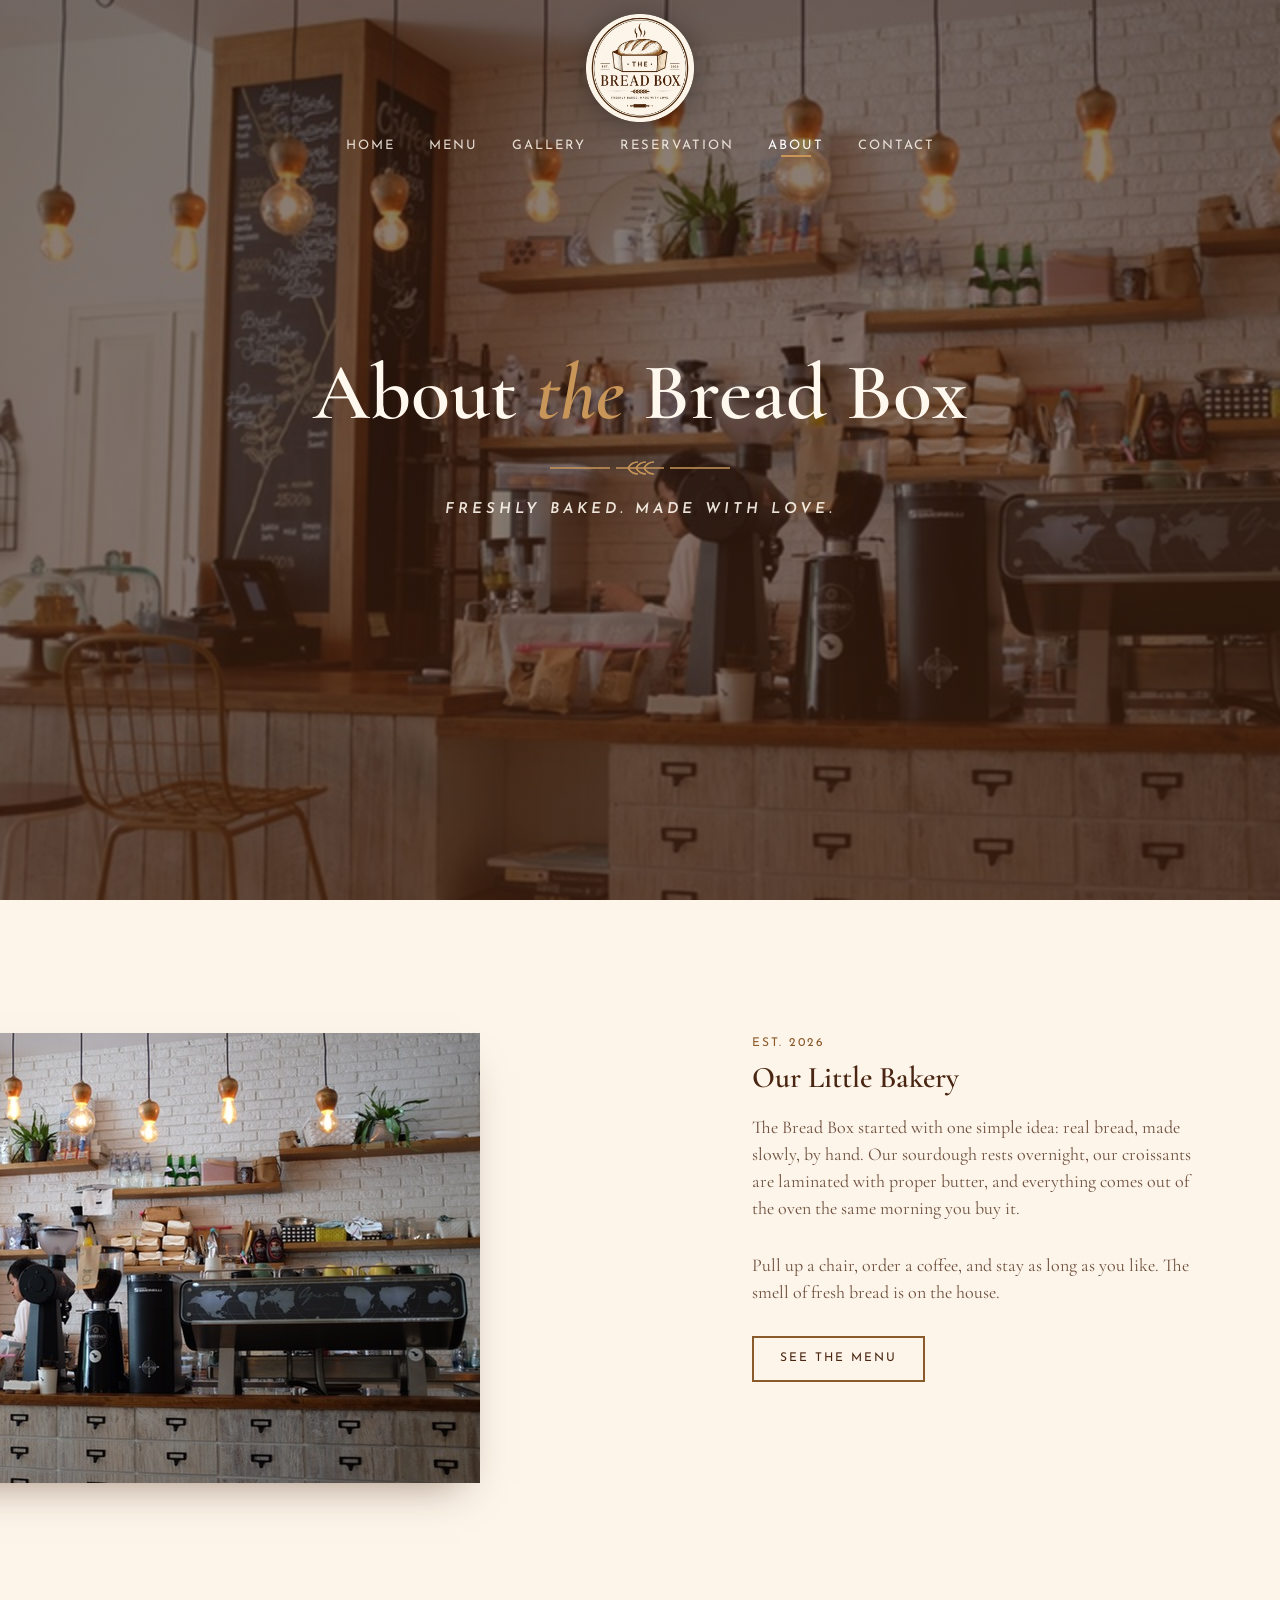
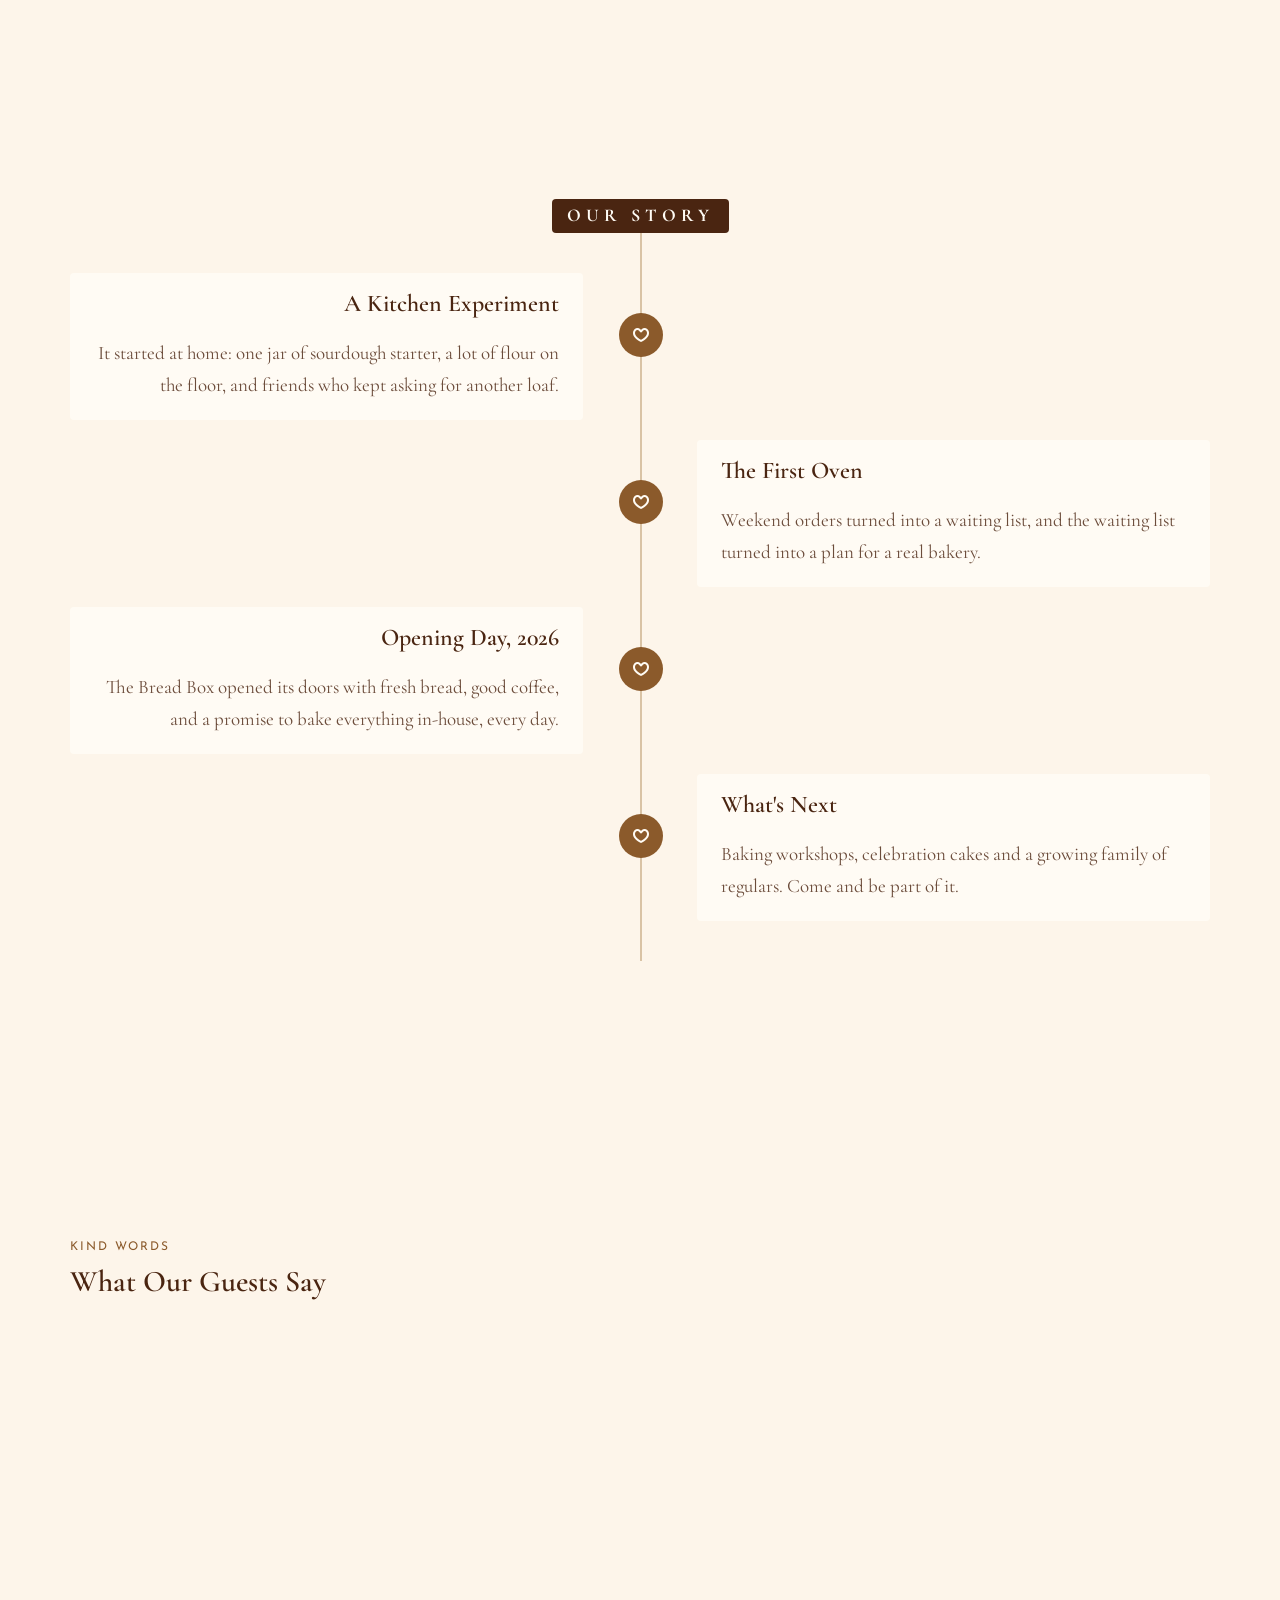
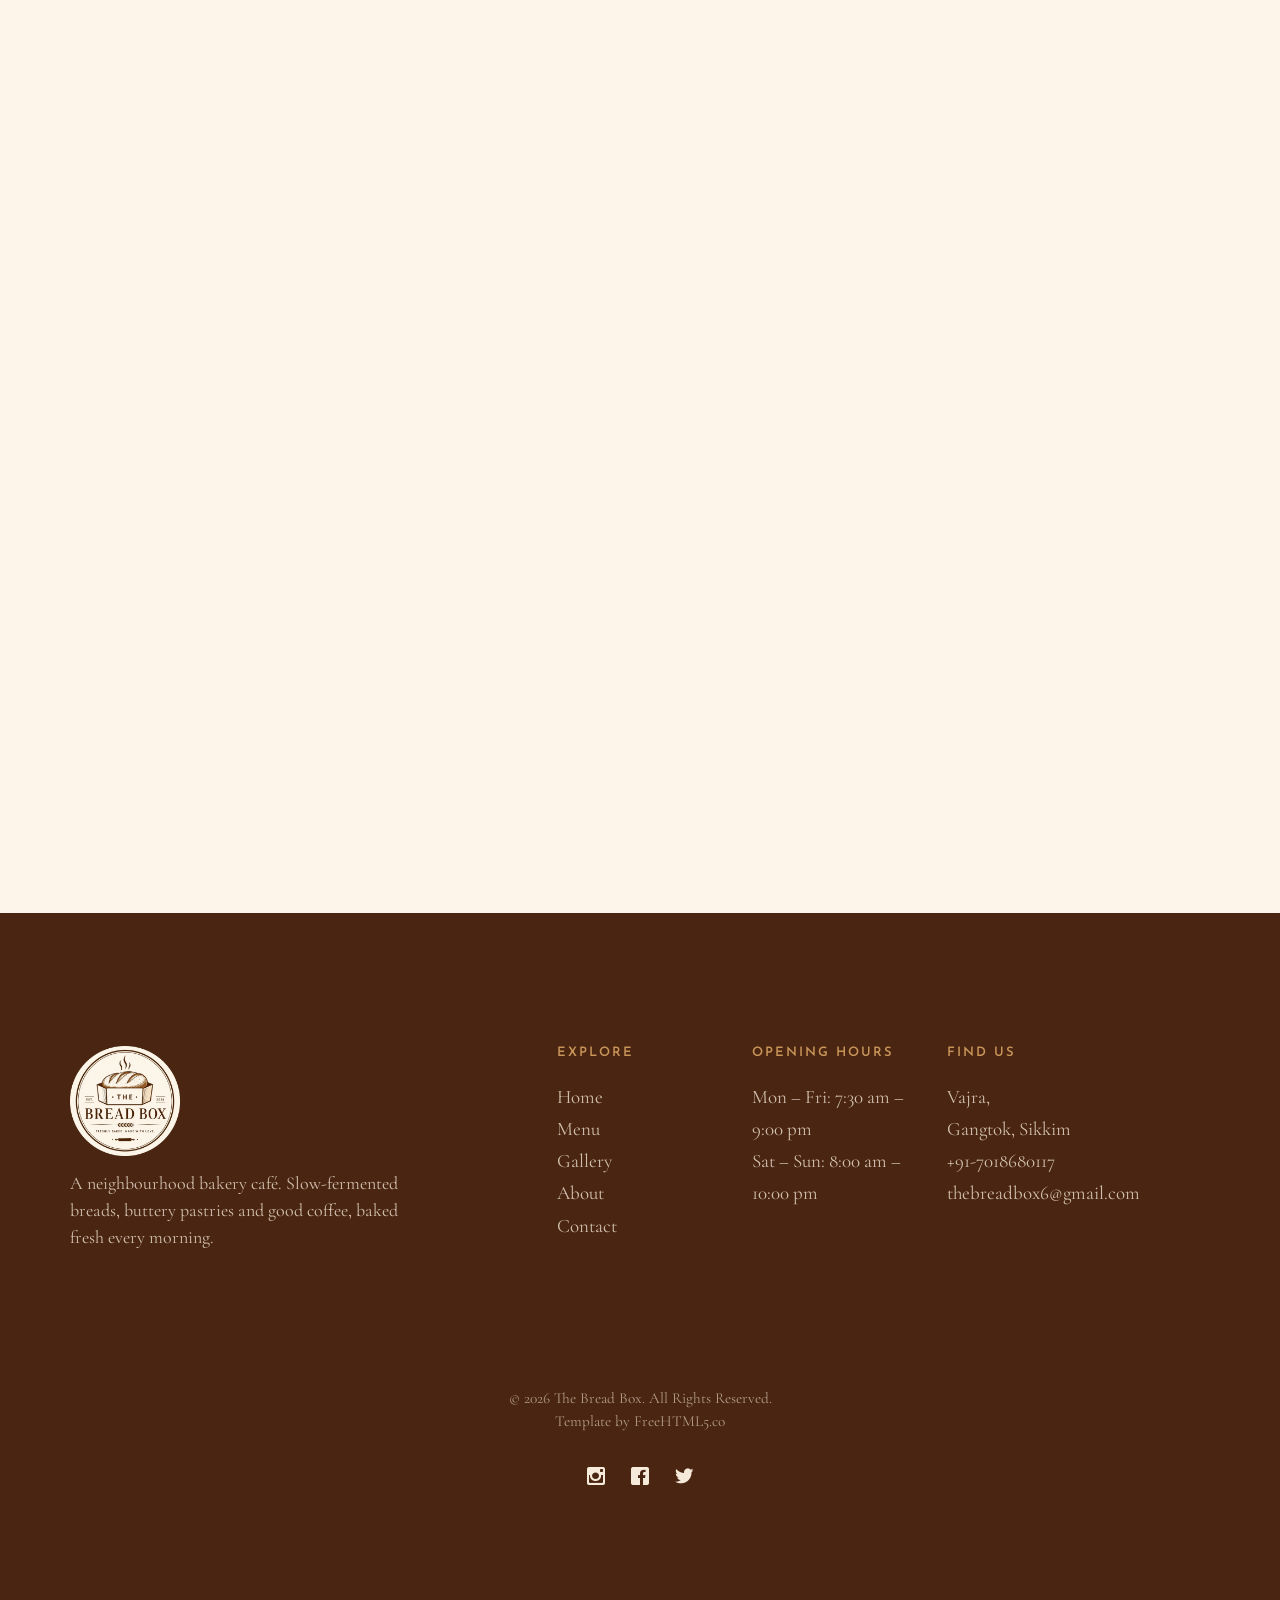
==== commit 18e5d476: "banner changes for whatsapp share" ====
--- a/about.html
+++ b/about.html
@@ -7,10 +7,25 @@
 	<meta name="viewport" content="width=device-width, initial-scale=1">
 	<meta name="description" content="The Bread Box — a neighbourhood bakery café. Freshly baked breads, pastries and coffee, made with love." />
 	<meta name="keywords" content="bakery, cafe, sourdough, croissant, coffee, The Bread Box" />
+	<!-- Link preview for WhatsApp, Facebook, X, LinkedIn etc. -->
+	<meta property="og:type" content="website"/>
+	<meta property="og:site_name" content="The Bread Box"/>
 	<meta property="og:title" content="About — The Bread Box"/>
-	<meta property="og:image" content="images/logo-full.jpg"/>
-	<meta property="og:site_name" content="The Bread Box"/>
-	<meta property="og:description" content="Freshly baked. Made with love."/>
+	<meta property="og:description" content="Freshly baked breads, pastries and coffee in Vajra, Gangtok. Made with love."/>
+	<meta property="og:url" content="https://nabus.github.io/TheBreadBox/about.html"/>
+	<meta property="og:image" content="https://nabus.github.io/TheBreadBox/images/og-image.jpg"/>
+	<meta property="og:image:secure_url" content="https://nabus.github.io/TheBreadBox/images/og-image.jpg"/>
+	<meta property="og:image:type" content="image/jpeg"/>
+	<meta property="og:image:width" content="1200"/>
+	<meta property="og:image:height" content="630"/>
+	<meta property="og:image:alt" content="The Bread Box logo: Freshly baked. Made with love."/>
+	<meta property="og:locale" content="en_IN"/>
+	<meta name="twitter:card" content="summary_large_image"/>
+	<meta name="twitter:title" content="About — The Bread Box"/>
+	<meta name="twitter:description" content="Freshly baked breads, pastries and coffee in Vajra, Gangtok."/>
+	<meta name="twitter:image" content="https://nabus.github.io/TheBreadBox/images/og-image.jpg"/>
+	<link rel="canonical" href="https://nabus.github.io/TheBreadBox/about.html"/>
+	<link rel="apple-touch-icon" href="images/apple-touch-icon.png">
 	<link rel="icon" type="image/png" href="images/favicon.png">
 
 	<link href="https://fonts.googleapis.com/css?family=Cormorant+Garamond:300,300i,400,400i,500,600,600i,700&display=swap" rel="stylesheet">
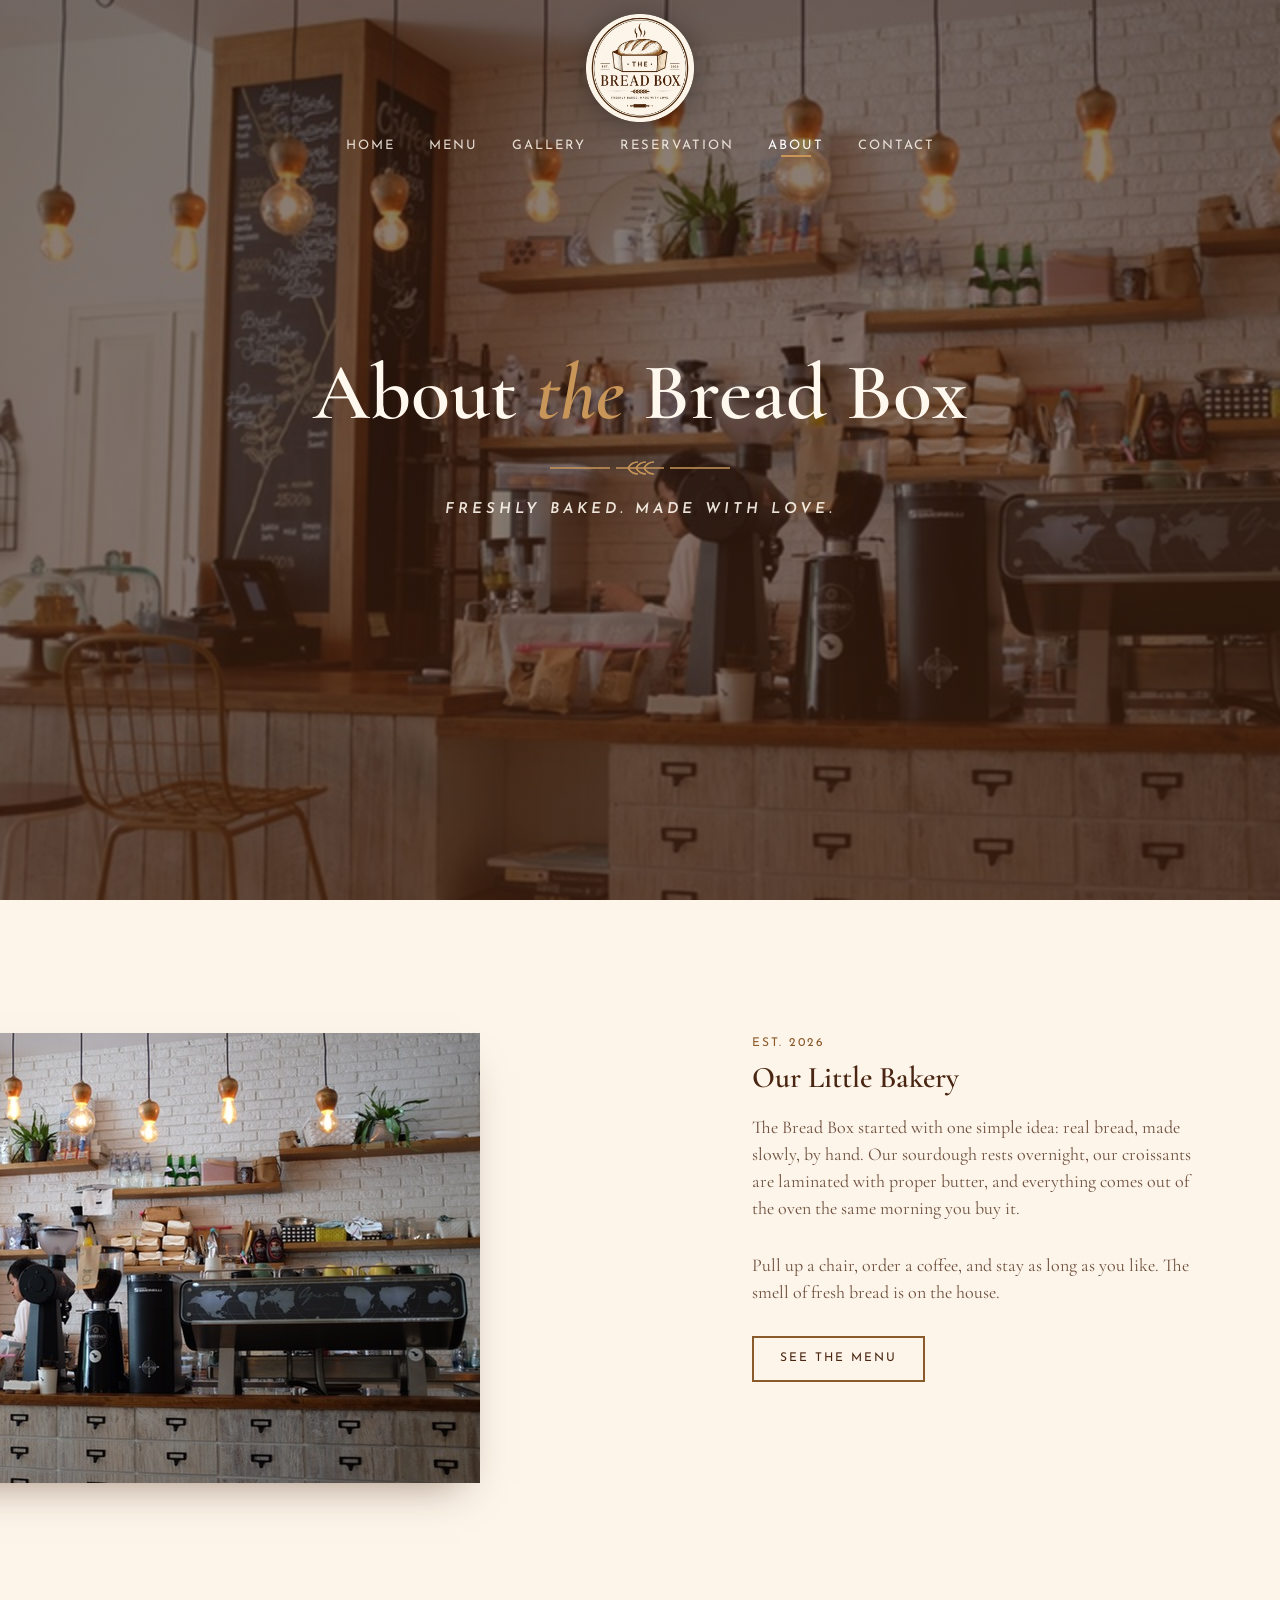
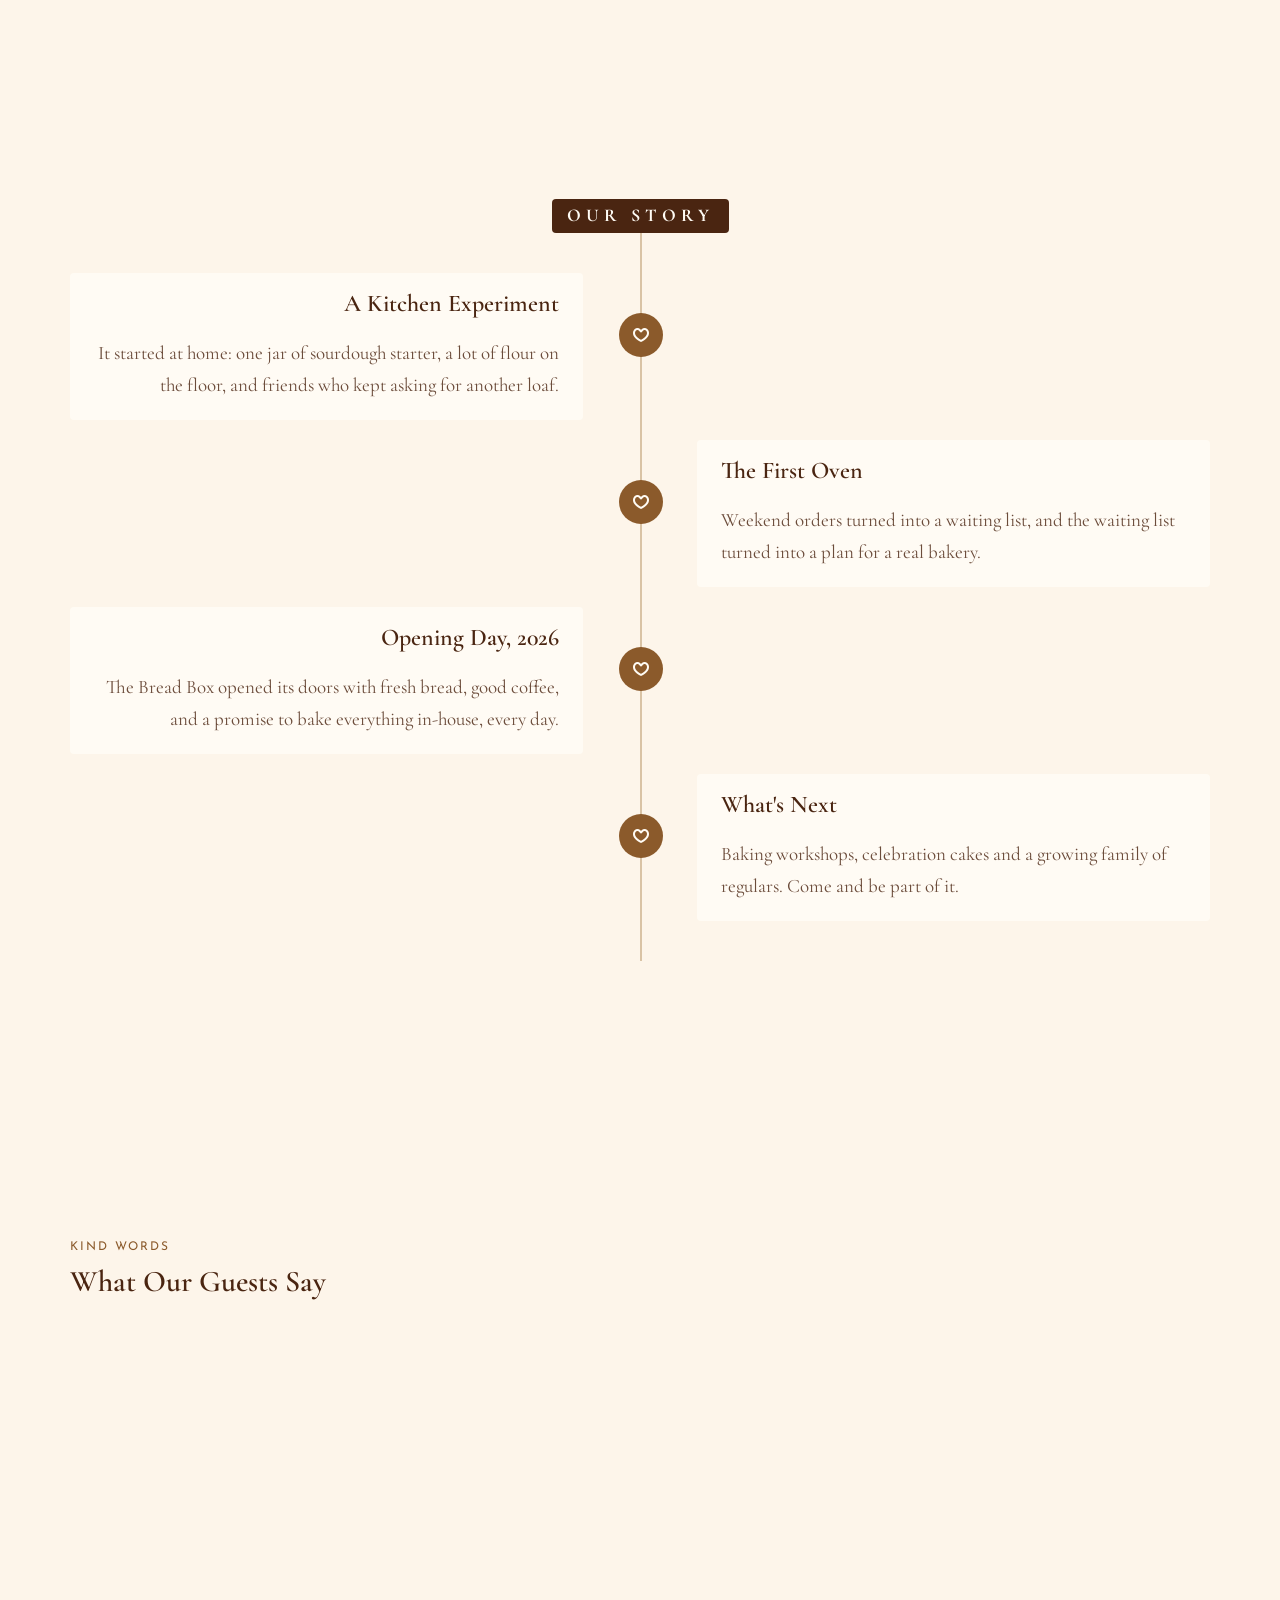
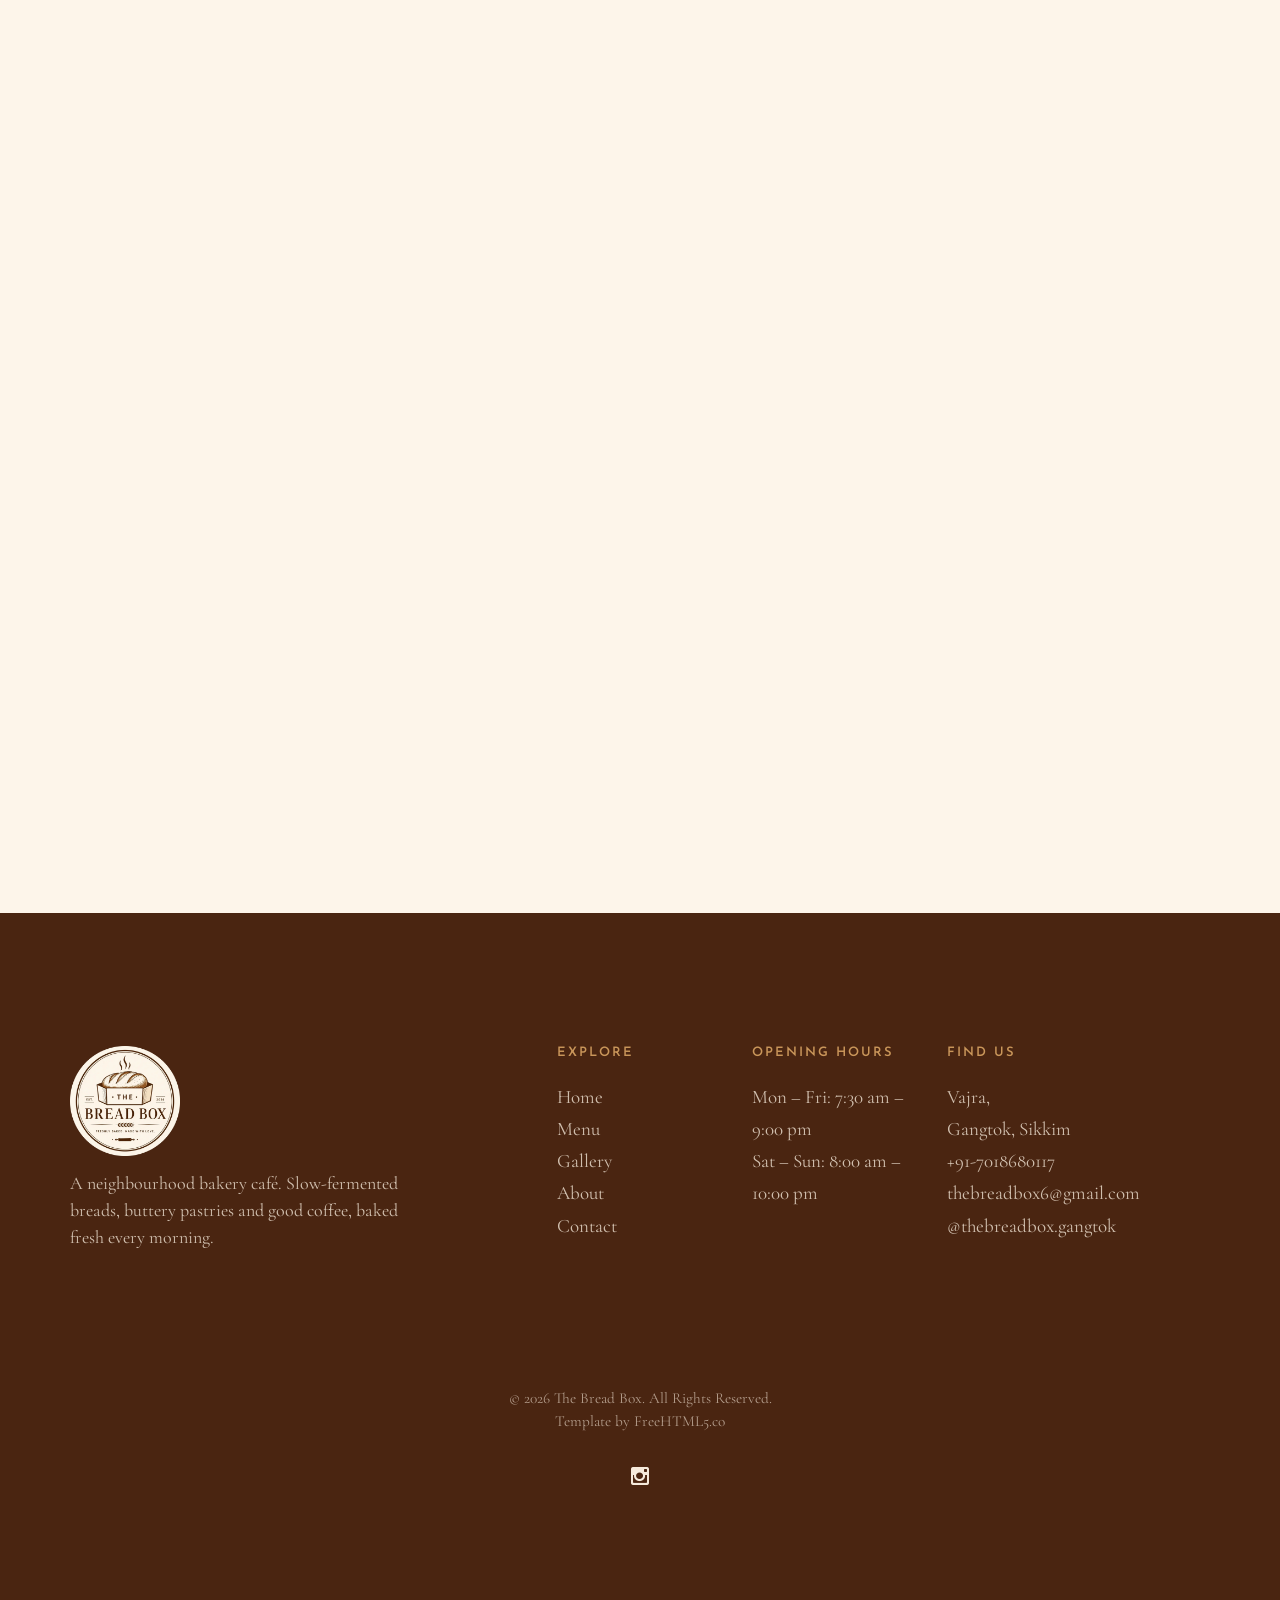
==== commit 6ee65ff4: "changes for instgram link" ====
--- a/about.html
+++ b/about.html
@@ -12,9 +12,9 @@
 	<meta property="og:site_name" content="The Bread Box"/>
 	<meta property="og:title" content="About — The Bread Box"/>
 	<meta property="og:description" content="Freshly baked breads, pastries and coffee in Vajra, Gangtok. Made with love."/>
-	<meta property="og:url" content="https://nabus.github.io/TheBreadBox/about.html"/>
-	<meta property="og:image" content="https://nabus.github.io/TheBreadBox/images/og-image.jpg"/>
-	<meta property="og:image:secure_url" content="https://nabus.github.io/TheBreadBox/images/og-image.jpg"/>
+	<meta property="og:url" content="https://thebreadboxx.com/about.html"/>
+	<meta property="og:image" content="https://thebreadboxx.com/images/og-image.jpg"/>
+	<meta property="og:image:secure_url" content="https://thebreadboxx.com/images/og-image.jpg"/>
 	<meta property="og:image:type" content="image/jpeg"/>
 	<meta property="og:image:width" content="1200"/>
 	<meta property="og:image:height" content="630"/>
@@ -23,8 +23,8 @@
 	<meta name="twitter:card" content="summary_large_image"/>
 	<meta name="twitter:title" content="About — The Bread Box"/>
 	<meta name="twitter:description" content="Freshly baked breads, pastries and coffee in Vajra, Gangtok."/>
-	<meta name="twitter:image" content="https://nabus.github.io/TheBreadBox/images/og-image.jpg"/>
-	<link rel="canonical" href="https://nabus.github.io/TheBreadBox/about.html"/>
+	<meta name="twitter:image" content="https://thebreadboxx.com/images/og-image.jpg"/>
+	<link rel="canonical" href="https://thebreadboxx.com/about.html"/>
 	<link rel="apple-touch-icon" href="images/apple-touch-icon.png">
 	<link rel="icon" type="image/png" href="images/favicon.png">
 
@@ -235,6 +235,7 @@
 						<li>Vajra,<br> Gangtok, Sikkim</li>
 						<li><a href="tel:+917018680117">+91-7018680117</a></li>
 						<li><a href="mailto:thebreadbox6@gmail.com">thebreadbox6@gmail.com</a></li>
+						<li><a href="https://www.instagram.com/thebreadbox.gangtok/" target="_blank" rel="noopener">@thebreadbox.gangtok</a></li>
 					</ul>
 				</div>
 			</div>
@@ -246,9 +247,7 @@
 						<small class="block">Template by <a href="https://freehtml5.co/" target="_blank" rel="noopener">FreeHTML5.co</a></small>
 					</p>
 					<ul class="fh5co-social-icons">
-						<li><a href="#" aria-label="Instagram"><i class="icon-instagram"></i></a></li>
-						<li><a href="#" aria-label="Facebook"><i class="icon-facebook2"></i></a></li>
-						<li><a href="#" aria-label="Twitter"><i class="icon-twitter2"></i></a></li>
+						<li><a href="https://www.instagram.com/thebreadbox.gangtok/" target="_blank" rel="noopener" aria-label="The Bread Box on Instagram"><i class="icon-instagram"></i></a></li>
 					</ul>
 				</div>
 			</div>
